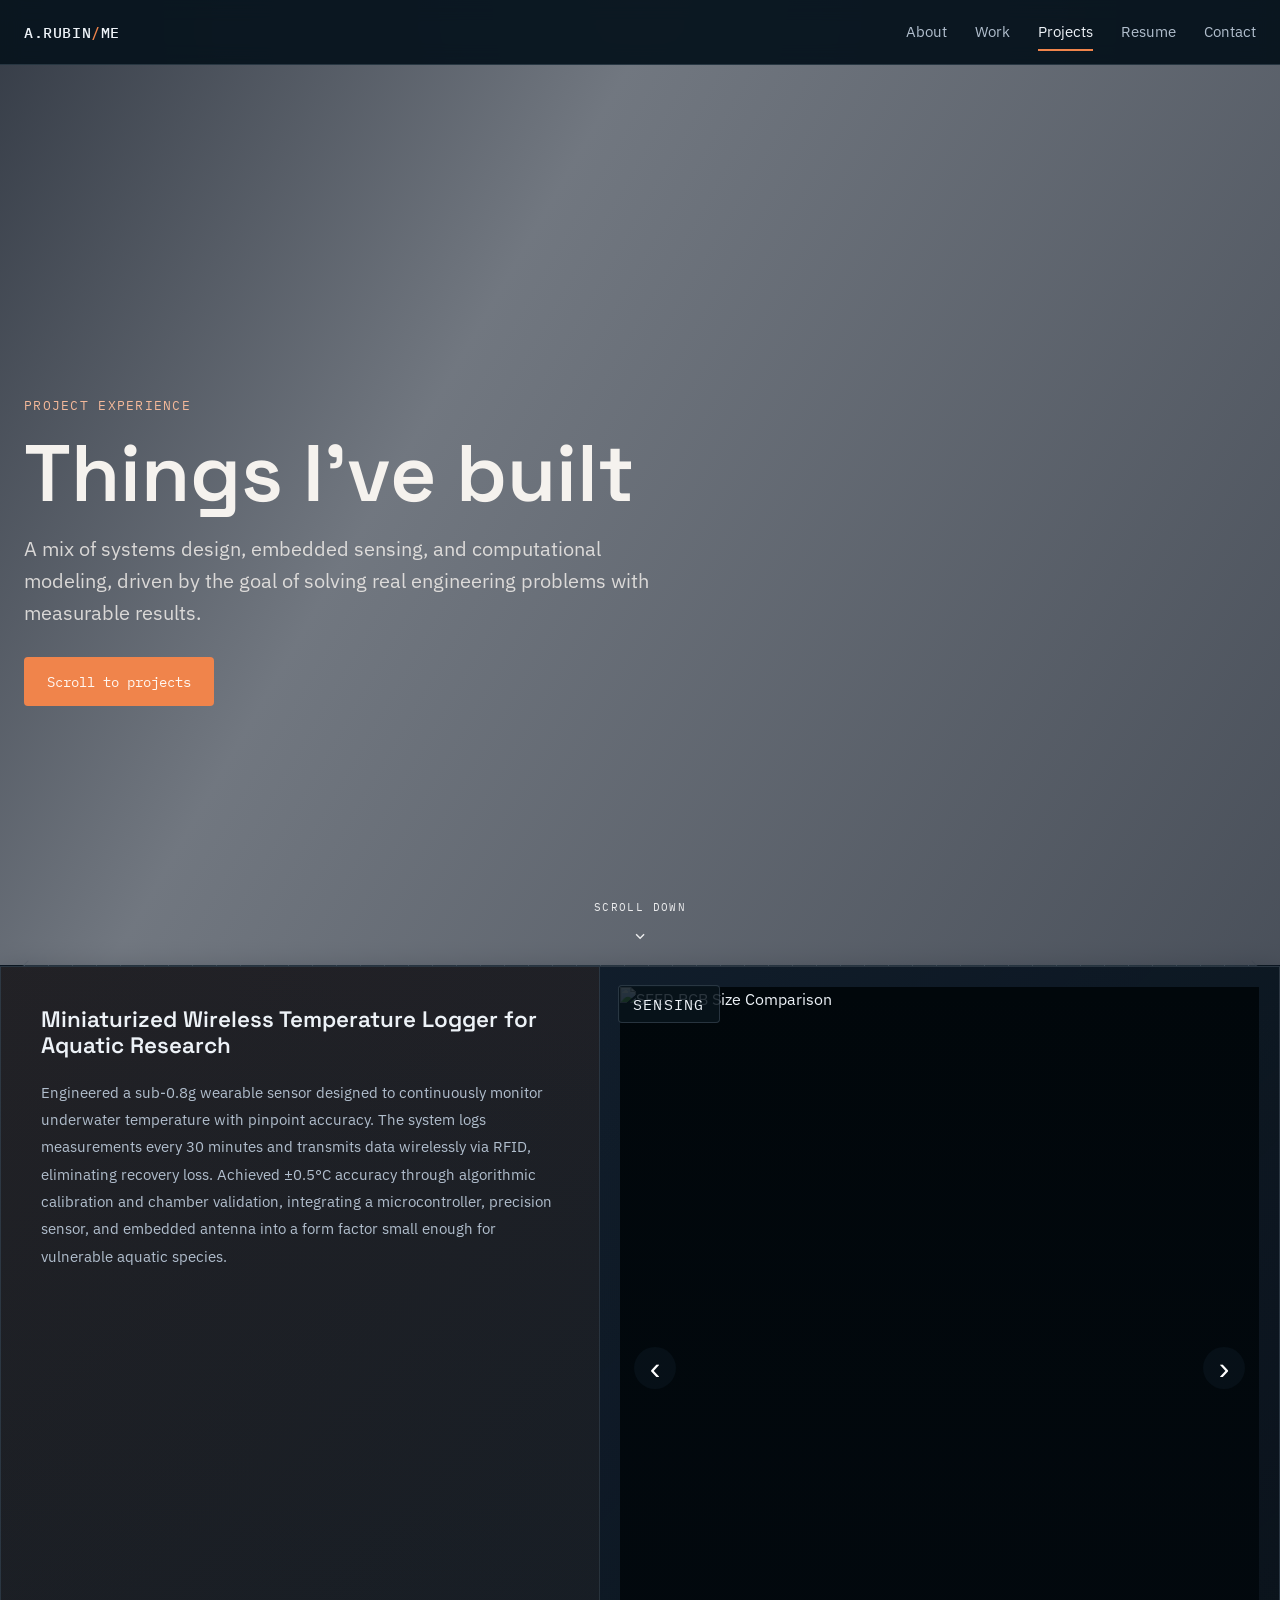
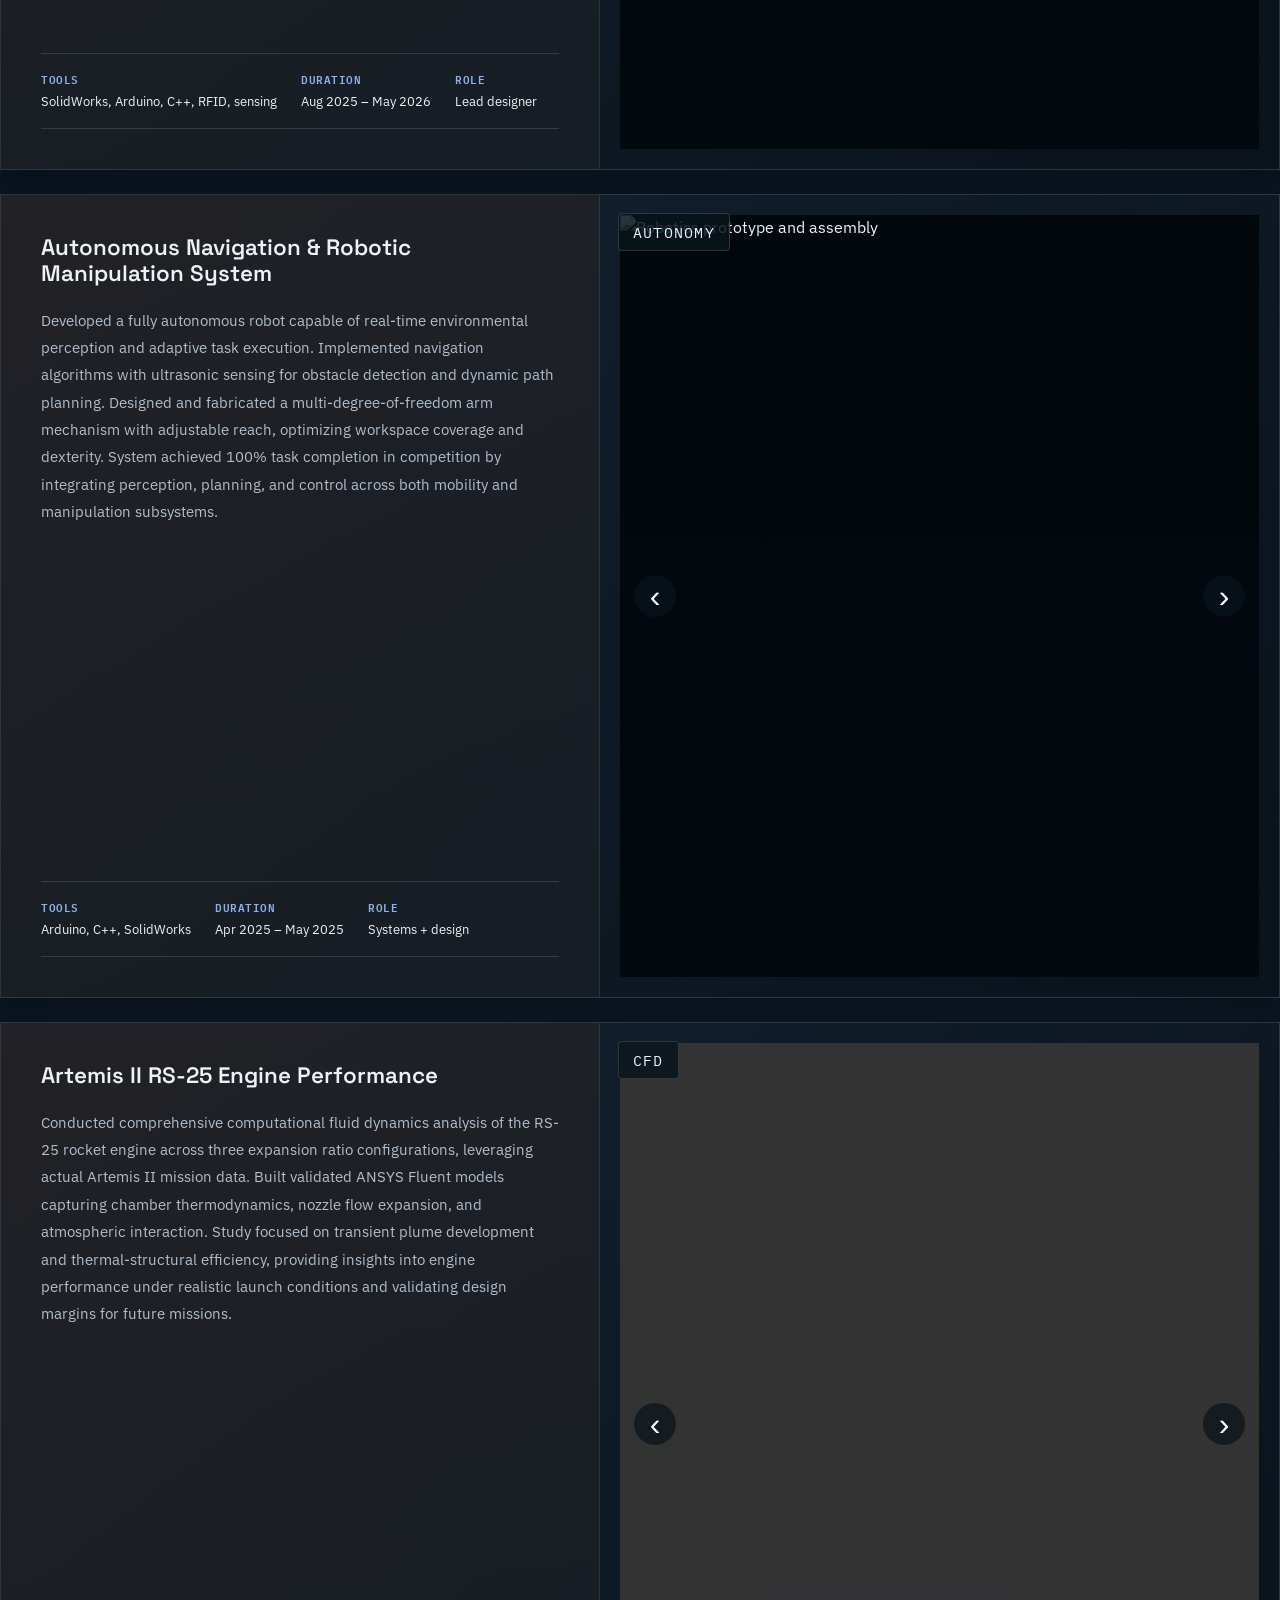
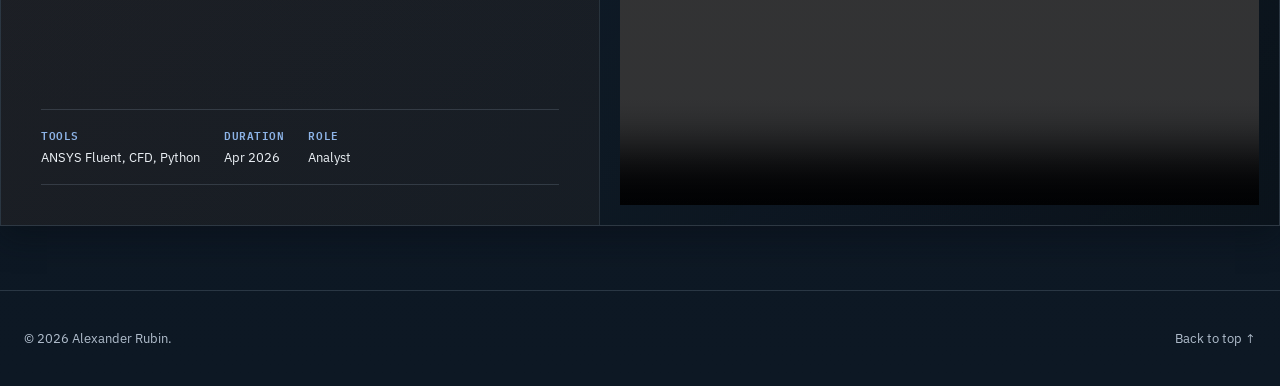
==== projects.html @ 4c8da2b8 "Update projects page" ====
<!DOCTYPE html>
<html lang="en">
<head>
  <meta charset="UTF-8" />
  <meta name="viewport" content="width=device-width, initial-scale=1.0" />
  <title>Projects — Alexander Rubin</title>
  <link rel="preconnect" href="https://fonts.googleapis.com">
  <link rel="preconnect" href="https://fonts.gstatic.com" crossorigin>
  <link href="https://fonts.googleapis.com/css2?family=Space+Grotesk:wght@500;600;700&family=IBM+Plex+Sans:wght@400;500;600&family=IBM+Plex+Mono:wght@400;500&display=swap" rel="stylesheet">
  <link rel="stylesheet" href="styles.css" />
</head>
<body data-page="projects">

  <header class="site-header">
    <div class="wrap header-inner">
      <a href="index.html" class="logo">A.RUBIN<span class="logo-dot">/</span>ME</a>
      <nav class="nav" id="nav">
        <a href="index.html">About</a>
        <a href="work.html">Work</a>
        <a href="projects.html" class="active">Projects</a>
        <a href="resume.html">Resume</a>
        <a href="contact.html">Contact</a>
      </nav>
      <button class="nav-toggle" id="navToggle" aria-label="Toggle menu" aria-expanded="false">
        <span></span><span></span><span></span>
      </button>
    </div>
  </header>

  <main>
    <section class="projects-hero" aria-label="Projects overview">
      <div class="projects-hero__slides" aria-hidden="true">
        <div class="projects-hero__slide is-active" style="background-image: url('https://images.unsplash.com/photo-1446776811953-b23d57bd21aa?auto=format&fit=crop&w=1600&q=80');"></div>
        <div class="projects-hero__slide" style="background-image: url('https://images.unsplash.com/photo-1473448912268-2022ce9509d8?auto=format&fit=crop&w=1600&q=80');"></div>
        <div class="projects-hero__slide" style="background-image: url('https://images.unsplash.com/photo-1518770660439-4636190af475?auto=format&fit=crop&w=1600&q=80');"></div>
      </div>
      <div class="projects-hero__overlay"></div>

      <div class="wrap projects-hero__content">
        <p class="page-eyebrow">PROJECT EXPERIENCE</p>
        <h1>Things I've built</h1>
        <p class="lead">A mix of systems design, embedded sensing, and computational modeling, driven by the goal of solving real engineering problems with measurable results.</p>
        <a href="#project-list" class="btn btn-primary">Scroll to projects</a>
      </div>

      <a href="#project-list" class="scroll-prompt" aria-label="Scroll to projects">
        <span>Scroll down</span>
        <svg viewBox="0 0 24 24" aria-hidden="true"><path d="M12 4v12.2l4.6-4.6L18 13l-6 6-6-6 1.4-1.4 4.6 4.6V4z"/></svg>
      </a>
    </section>

    <div class="dim-divider" aria-hidden="true"><span></span></div>

    <section id="project-list" class="section wrap">
      <div class="project-grid">

        <article class="project-card">
          <div class="project-body">
            <h3>Miniaturized Wireless Temperature Logger for Aquatic Research</h3>
            <p class="project-desc">
              Engineered a sub-0.8g wearable sensor designed to continuously monitor underwater temperature with pinpoint accuracy. The system logs measurements every 30 minutes and transmits data wirelessly via RFID, eliminating recovery loss. Achieved ±0.5°C accuracy through algorithmic calibration and chamber validation, integrating a microcontroller, precision sensor, and embedded antenna into a form factor small enough for vulnerable aquatic species.
            </p>
            <dl class="spec-row">
              <div><dt>Tools</dt><dd>SolidWorks, Arduino, C++, RFID, sensing</dd></div>
              <div><dt>Duration</dt><dd>Aug 2025 – May 2026</dd></div>
              <div><dt>Role</dt><dd>Lead designer</dd></div>
            </dl>
          </div>

          <div class="project-media" aria-label="Project media carousel">
            <div class="project-media-label">SENSING</div>
            <div class="project-media-carousel" data-carousel>
              <div class="media-slide is-active">
                <img src="SEED PCB Size Comparison.png" alt="SEED PCB Size Comparison" />
              </div>
              <div class="media-slide">
                <img src="SEED Wiring Diagram.png" alt="Wiring Diagram for the PCB" />
              </div>
              <div class="media-slide">
                <img src="SEED Wiring.png" alt="Protoboard Wiring for all components" />
              </div>
              <button class="media-nav media-prev" aria-label="Previous image">‹</button>
              <button class="media-nav media-next" aria-label="Next image">›</button>
            </div>
          </div>
        </article>

        <article class="project-card">
          <div class="project-body">
            <h3>Autonomous Navigation & Robotic Manipulation System</h3>
            <p class="project-desc">
              Developed a fully autonomous robot capable of real-time environmental perception and adaptive task execution. Implemented navigation algorithms with ultrasonic sensing for obstacle detection and dynamic path planning. Designed and fabricated a multi-degree-of-freedom arm mechanism with adjustable reach, optimizing workspace coverage and dexterity. System achieved 100% task completion in competition by integrating perception, planning, and control across both mobility and manipulation subsystems.
            </p>
            <dl class="spec-row">
              <div><dt>Tools</dt><dd>Arduino, C++, SolidWorks</dd></div>
              <div><dt>Duration</dt><dd>Apr 2025 – May 2025</dd></div>
              <div><dt>Role</dt><dd>Systems + design</dd></div>
            </dl>
          </div>

          <div class="project-media" aria-label="Project media carousel">
            <div class="project-media-label">AUTONOMY</div>
            <div class="project-media-carousel" data-carousel>
              <div class="media-slide is-active">
                <img src="https://images.unsplash.com/photo-1581092921461-eab62e97a780?auto=format&fit=crop&w=1200&q=80" alt="Robotics prototype and assembly" />
              </div>
              <div class="media-slide">
                <img src="https://images.unsplash.com/photo-1564865878688-9a244444042a?auto=format&fit=crop&w=1200&q=80" alt="Robot drivetrain and electronics" />
              </div>
              <div class="media-slide">
                <img src="https://images.unsplash.com/photo-1531746020798-e6953c6e8e04?auto=format&fit=crop&w=1200&q=80" alt="Robot manipulator in action" />
              </div>
              <button class="media-nav media-prev" aria-label="Previous image">‹</button>
              <button class="media-nav media-next" aria-label="Next image">›</button>
            </div>
          </div>
        </article>

        <article class="project-card">
          <div class="project-body">
            <h3>Artemis II RS-25 Engine Performance</h3>
            <p class="project-desc">
              Conducted comprehensive computational fluid dynamics analysis of the RS-25 rocket engine across three expansion ratio configurations, leveraging actual Artemis II mission data. Built validated ANSYS Fluent models capturing chamber thermodynamics, nozzle flow expansion, and atmospheric interaction. Study focused on transient plume development and thermal-structural efficiency, providing insights into engine performance under realistic launch conditions and validating design margins for future missions.
            </p>
            <dl class="spec-row">
              <div><dt>Tools</dt><dd>ANSYS Fluent, CFD, Python</dd></div>
              <div><dt>Duration</dt><dd>Apr 2026</dd></div>
              <div><dt>Role</dt><dd>Analyst</dd></div>
            </dl>
          </div>

          <div class="project-media" aria-label="Project media carousel">
            <div class="project-media-label">CFD</div>
            <div class="project-media-carousel" data-carousel>
              <div class="media-slide is-active">
                <video controls playsinline muted>
                  <source src="./assets/AR50Video.mp4" type="video/mp4" />
                </video>
              </div>
              <div class="media-slide">
                <video controls playsinline muted>
                  <source src="./assets/AR69Video.mp4" type="video/mp4" />
                </video>
              </div>
              <div class="media-slide">
                <video controls playsinline muted>
                  <source src="./assets/AR80Video.mp4" type="video/mp4" />
                </video>
              </div>
              <button class="media-nav media-prev" aria-label="Previous media">‹</button>
              <button class="media-nav media-next" aria-label="Next media">›</button>
            </div>
          </div>
        </article>

      </div>
    </section>

  </main>

  <footer class="site-footer">
    <div class="wrap footer-inner">
      <p>© <span id="year"></span> Alexander Rubin.</p>
      <a href="#top" class="back-to-top">Back to top ↑</a>
    </div>
  </footer>

  <script src="script.js"></script>
</body>
</html>
---- styles.css ----
/* =========================================================
   DESIGN TOKENS
   Change these variables to re-theme the whole site.
   ========================================================= */
:root {
  --color-bg: #09141d;
  --color-bg-alt: #101d2b;
  --color-surface: rgba(18, 28, 38, 0.92);
  --color-ink: #edf2f7;
  --color-ink-soft: #b1becd;
  --color-accent: #f0844b;
  --color-accent-blue: #8db4e8;
  --color-line: rgba(148, 163, 184, 0.22);

  --font-display: 'Space Grotesk', sans-serif;
  --font-body: 'IBM Plex Sans', sans-serif;
  --font-mono: 'IBM Plex Mono', monospace;

  --max-width: 1300px;
  --gutter: 24px;
  --radius: 4px;
}

* { box-sizing: border-box; }
html { scroll-behavior: smooth; }
@media (prefers-reduced-motion: reduce) {
  html { scroll-behavior: auto; }
  * { animation-duration: 0.01ms !important; transition-duration: 0.01ms !important; }
}

body {
  margin: 0;
  background: var(--color-bg);
  color: var(--color-ink);
  font-family: var(--font-body);
  font-size: 16px;
  line-height: 1.6;
  -webkit-font-smoothing: antialiased;
}

body[data-page="projects"] {
  --color-bg: #09141d;
  --color-bg-alt: #101d2b;
  --color-surface: rgba(18, 28, 38, 0.92);
  --color-ink: #edf2f7;
  --color-ink-soft: #b1becd;
  --color-accent: #f0844b;
  --color-accent-blue: #8db4e8;
  --color-line: rgba(148, 163, 184, 0.22);
  background:
    radial-gradient(circle at top, rgba(32, 53, 73, 0.7), transparent 35%),
    linear-gradient(180deg, #09141d 0%, #0d1824 100%);
  color: var(--color-ink);
}

img { max-width: 100%; display: block; }
a { color: inherit; }

.wrap {
  max-width: var(--max-width);
  margin: 0 auto;
  padding: 0 var(--gutter);
}

h1, h2, h3 {
  font-family: var(--font-display);
  font-weight: 600;
  line-height: 1.15;
  margin: 0;
}

a:focus-visible, button:focus-visible {
  outline: 2px solid var(--color-accent);
  outline-offset: 3px;
}

/* =========================================================
   HEADER / NAV
   ========================================================= */
.site-header {
  position: sticky;
  top: 0;
  z-index: 50;
  background: rgba(9, 20, 29, 0.8);
  backdrop-filter: blur(10px);
  border-bottom: 1px solid var(--color-line);
}
.header-inner { display: flex; align-items: center; justify-content: space-between; height: 64px; }
.logo {
  font-family: var(--font-mono);
  font-weight: 500;
  font-size: 0.95rem;
  letter-spacing: 0.04em;
  text-decoration: none;
  color: var(--color-ink);
}
.logo-dot { color: var(--color-accent); }
.nav { display: flex; align-items: center; gap: 28px; }
.nav a {
  text-decoration: none;
  font-size: 0.92rem;
  color: var(--color-ink-soft);
  transition: color 0.15s ease;
  position: relative;
  padding: 4px 0;
}
.nav a:hover { color: var(--color-ink); }
.nav a.active { color: var(--color-ink); }
.nav a.active::after {
  content: '';
  position: absolute;
  left: 0; right: 0; bottom: -3px;
  height: 2px;
  background: var(--color-accent);
}
.nav-resume {
  font-family: var(--font-mono);
  border: 1px solid var(--color-ink);
  padding: 6px 12px;
  border-radius: var(--radius);
  color: var(--color-ink) !important;
}
.nav-resume:hover { background: var(--color-ink); color: var(--color-bg) !important; }
.nav-toggle {
  display: none;
  flex-direction: column;
  gap: 5px;
  background: none;
  border: none;
  cursor: pointer;
  padding: 8px;
}
.nav-toggle span { width: 22px; height: 2px; background: var(--color-ink); display: block; }

/* =========================================================
   VIDEO HERO (index page)
   ========================================================= */
.hero-video-section {
  position: relative;
  min-height: 88vh;
  display: flex;
  flex-direction: column;
  justify-content: center;
  overflow: hidden;
  /* Fallback look shown until/unless a real video is added */
  background: linear-gradient(160deg, var(--color-ink) 0%, #2b3f66 55%, var(--color-accent-blue) 130%);
}
.hero-video-bg {
  position: absolute;
  inset: 0;
  width: 100%;
  height: 100%;
  object-fit: cover;
  z-index: 0;
}
.hero-video-overlay {
  position: absolute;
  inset: 0;
  background: linear-gradient(180deg, rgba(27,42,74,0.55) 0%, rgba(27,42,74,0.75) 100%);
  z-index: 1;
}
.hero-video-content {
  position: relative;
  z-index: 2;
  color: #F3F2ED;
  text-align: left;
  padding: 40px 24px;
}
.hero-eyebrow {
  font-family: var(--font-mono);
  font-size: 0.85rem;
  letter-spacing: 0.12em;
  color: #FFA98A;
  margin: 0 0 14px;
}
.hero-video-content h1 {
  font-size: clamp(2.8rem, 7vw, 5rem);
  margin-bottom: 10px;
}
.hero-subtitle {
  font-family: var(--font-mono);
  font-size: 1rem;
  color: #D7DBE6;
  margin: 0 0 28px;
}
.hero-video-content .hero-tagline {
  font-size: 1.1rem;
  color: #E7E9EF;
  max-width: 52ch;
  margin: 0 0 32px;
}
.hero-actions { display: flex; gap: 14px; flex-wrap: wrap; }

.btn {
  display: inline-block;
  font-family: var(--font-mono);
  font-size: 0.9rem;
  padding: 12px 22px;
  border-radius: var(--radius);
  text-decoration: none;
  border: 1px solid transparent;
  transition: transform 0.15s ease, background 0.15s ease, color 0.15s ease;
}
.btn:hover { transform: translateY(-1px); }
.btn-primary { background: var(--color-accent); color: #FFF7F2; }
.btn-primary:hover { background: #d4551f; }
.btn-outline { border-color: #F3F2ED; color: #F3F2ED; }
.btn-outline:hover { background: #F3F2ED; color: var(--color-ink); }
.btn-outline-dark { border-color: var(--color-ink); color: var(--color-ink); }
.btn-outline-dark:hover { background: var(--color-ink); color: var(--color-bg); }

.scroll-cue {
  position: absolute;
  bottom: 24px;
  left: 50%;
  transform: translateX(-50%);
  z-index: 2;
  color: #E7E9EF;
  font-family: var(--font-mono);
  font-size: 0.78rem;
  letter-spacing: 0.1em;
  display: flex;
  flex-direction: column;
  align-items: center;
  gap: 6px;
  opacity: 0.85;
  animation: bob 2.2s ease-in-out infinite;
}
.scroll-cue svg { width: 14px; height: 14px; }
@keyframes bob {
  0%, 100% { transform: translate(-50%, 0); }
  50% { transform: translate(-50%, 6px); }
}

/* =========================================================
   PAGE HEADER (for non-video pages: work/projects/resume/contact)
   ========================================================= */
.page-header {
  padding: 64px 24px 32px;
}
.page-eyebrow {
  font-family: var(--font-mono);
  font-size: 0.8rem;
  letter-spacing: 0.1em;
  color: var(--color-ink-soft);
  margin: 0 0 10px;
}
body[data-page="resume"] .page-eyebrow {
  color: var(--color-ink-soft);
}
body[data-page="resume"] .btn-primary {
  background: var(--color-accent);
  color: #fff7f2;
}
body[data-page="resume"] .btn-primary:hover {
  background: #d4551f;
}
.page-header h1 { font-size: clamp(2rem, 4vw, 2.8rem); margin-bottom: 12px; }
.page-header .lead { color: var(--color-ink-soft); font-size: 1.05rem; max-width: 60ch; margin: 0; }

.projects-hero {
  position: relative;
  min-height: 100vh;
  height: 100vh;
  display: flex;
  align-items: center;
  justify-content: center;
  overflow: hidden;
  background: var(--color-ink);
  scroll-snap-align: start;
  scroll-snap-stop: always;
}
.projects-hero__slides,
.projects-hero__overlay {
  position: absolute;
  inset: 0;
}
.projects-hero__slides {
  z-index: 0;
}
.projects-hero__slide {
  position: absolute;
  inset: 0;
  background-size: cover;
  background-position: center;
  opacity: 0;
  transition: opacity 1.2s ease-in-out;
  transform: scale(1.08);
}
.projects-hero__slide.is-active {
  opacity: 1;
}
.projects-hero__overlay {
  z-index: 1;
  background: linear-gradient(120deg, rgba(11, 18, 30, 0.8) 0%, rgba(11, 18, 30, 0.55) 35%, rgba(11, 18, 30, 0.72) 100%);
}
.projects-hero__content {
  position: relative;
  z-index: 2;
  width: 100%;
  color: #f5f2ee;
  padding-top: 72px;
}
.projects-hero__content h1 {
  font-size: clamp(2.8rem, 7vw, 5rem);
  margin-bottom: 14px;
  max-width: 700px;
}
.projects-hero__content .lead {
  color: rgba(245, 242, 238, 0.82);
  font-size: clamp(1.02rem, 1.7vw, 1.25rem);
  max-width: 650px;
  margin: 0 0 28px;
}
.projects-hero .page-eyebrow {
  color: #f4b99a;
}
.scroll-prompt {
  position: absolute;
  bottom: 22px;
  left: 50%;
  transform: translateX(-50%);
  z-index: 3;
  display: inline-flex;
  flex-direction: column;
  align-items: center;
  gap: 8px;
  color: rgba(255, 255, 255, 0.88);
  text-decoration: none;
  font-family: var(--font-mono);
  letter-spacing: 0.12em;
  text-transform: uppercase;
  font-size: 0.7rem;
  animation: bob 2.1s ease-in-out infinite;
}
.scroll-prompt svg {
  width: 18px;
  height: 18px;
  fill: currentColor;
}
@keyframes bob {
  0%, 100% { transform: translateX(-50%) translateY(0); }
  50% { transform: translateX(-50%) translateY(8px); }
}

/* =========================================================
   DIMENSION-LINE DIVIDER
   ========================================================= */
.dim-divider { max-width: var(--max-width); margin: 0 auto; padding: 0 var(--gutter); }
.dim-divider span {
  display: block;
  position: relative;
  height: 1px;
  background:
    repeating-linear-gradient(to right, var(--color-line) 0, var(--color-line) 1px, transparent 1px, transparent 24px);
  background-color: var(--color-line);
  background-size: 100% 1px, 24px 100%;
}
.dim-divider span::before, .dim-divider span::after {
  content: '';
  position: absolute;
  top: -3px;
  width: 7px;
  height: 7px;
  border-left: 1px solid var(--color-line);
  border-bottom: 1px solid var(--color-line);
}
.dim-divider span::before { left: 0; transform: rotate(45deg); }
.dim-divider span::after { right: 0; transform: rotate(-135deg); }

/* =========================================================
   SECTIONS (shared)
   ========================================================= */
.section { padding: 56px 24px; }
.section:has(.project-grid) { padding: 0; }
.section-title {
  font-size: 1.6rem;
  margin-bottom: 28px;
  display: flex;
  align-items: baseline;
  gap: 12px;
}
.section-num {
  font-family: var(--font-mono);
  font-size: 0.9rem;
  font-weight: 400;
  color: var(--color-accent-blue);
}

/* =========================================================
   ABOUT (index page, below hero)
   ========================================================= */
.about-intro { font-size: 1.1rem; color: var(--color-ink-soft); max-width: 70ch; margin: 0 0 40px; }
.about-intro strong { color: var(--color-ink); }

.duo-grid { display: grid; grid-template-columns: 1fr 1fr; gap: 32px; }
.duo-card {
  background: var(--color-surface);
  border: 1px solid var(--color-line);
  border-radius: var(--radius);
  padding: 24px;
}
.duo-card h3 {
  font-family: var(--font-mono);
  font-size: 0.85rem;
  letter-spacing: 0.08em;
  text-transform: uppercase;
  margin-bottom: 16px;
}
.duo-card.strengths h3 { color: var(--color-accent-blue); }
.duo-card.weaknesses h3 { color: var(--color-accent); }
.duo-card ul { margin: 0; padding-left: 20px; color: var(--color-ink-soft); }
.duo-card li { margin-bottom: 10px; }

/* =========================================================
   PROJECTS
   ========================================================= */
body[data-page="projects"] .site-header {
  background: rgba(9, 20, 29, 0.8);
  border-bottom-color: rgba(148, 163, 184, 0.22);
  backdrop-filter: blur(10px);
}
body[data-page="projects"] .logo,
body[data-page="projects"] .nav a,
body[data-page="projects"] .nav a.active,
body[data-page="projects"] .nav a:hover,
body[data-page="projects"] .page-header .lead,
body[data-page="projects"] .project-desc,
body[data-page="projects"] .project-media-label,
body[data-page="projects"] .spec-row dd,
body[data-page="projects"] .video-title,
body[data-page="projects"] .video-section-header h2 {
  color: var(--color-ink);
}
body[data-page="projects"] .nav a {
  color: var(--color-ink-soft);
}
body[data-page="projects"] .nav a.active::after {
  background: var(--color-accent);
}
body[data-page="projects"] .page-eyebrow {
  color: #f4b99a;
}
body[data-page="projects"] .project-grid { 
  display: grid; 
  grid-template-columns: 1fr; 
  gap: 24px;
  scroll-behavior: smooth;
  padding-bottom: 24px;
  max-width: 100%;
  width: 100%;
  margin: 0;
}
body[data-page="projects"] html {
  scroll-snap-type: y mandatory;
  scroll-padding-top: 72px;
}
body[data-page="projects"] .section.wrap {
  max-width: 100%;
  width: 100%;
  margin: 0;
  padding: 0;
}
body[data-page="projects"] .project-card {
  background: linear-gradient(180deg, rgba(17, 25, 35, 0.96), rgba(13, 23, 33, 0.96));
  border: 1px solid var(--color-line);
  border-radius: 0;
  overflow: hidden;
  display: flex;
  flex-direction: row;
  align-items: stretch;
  height: calc(100vh - 96px);
  min-height: calc(100vh - 96px);
  scroll-snap-align: start;
  scroll-snap-stop: always;
  scroll-margin-top: 72px;
  opacity: 0;
  transform: translateY(40px);
  transition: opacity 0.8s cubic-bezier(0.4, 0, 0.2, 1), transform 0.8s cubic-bezier(0.4, 0, 0.2, 1);
  position: relative;
  box-shadow: 0 12px 30px rgba(7, 13, 20, 0.45);
}
body[data-page="projects"] .project-card.is-visible {
  opacity: 1;
  transform: translateY(0);
}
body[data-page="projects"] .project-card::before {
  content: '';
  position: absolute;
  top: 0;
  left: 0;
  right: 0;
  bottom: 0;
  background: linear-gradient(135deg, rgba(240, 132, 75, 0.08) 0%, rgba(255, 255, 255, 0.02) 100%);
  pointer-events: none;
  opacity: 0;
  transition: opacity 0.8s ease;
}
body[data-page="projects"] .project-card.is-visible::before {
  opacity: 1;
}
body[data-page="projects"] .project-card:hover { 
  box-shadow: 0 12px 30px rgba(7, 13, 20, 0.58);
  transform: translateY(0);
}
body[data-page="projects"] .project-media {
  background: linear-gradient(135deg, rgba(16, 29, 43, 0.98), rgba(8, 16, 23, 0.9));
  border-left: 1px solid var(--color-line);
}
body[data-page="projects"] .project-media-label {
  background: rgba(9, 20, 29, 0.85);
  color: var(--color-ink);
  border-color: rgba(148, 163, 184, 0.24);
}
body[data-page="projects"] .project-body {
  background: transparent;
}
body[data-page="projects"] .project-desc {
  color: var(--color-ink-soft);
}
body[data-page="projects"] .spec-row {
  border-top-color: var(--color-line);
  border-bottom-color: var(--color-line);
}
body[data-page="projects"] .spec-row dt {
  color: var(--color-accent-blue);
}
body[data-page="projects"] .video-carousel {
  background: #050b12;
  border: 1px solid rgba(148, 163, 184, 0.18);
  box-shadow: 0 12px 30px rgba(7, 13, 20, 0.48);
}
body[data-page="projects"] .video-title {
  color: var(--color-ink);
}
body[data-page="projects"] .video-section-header .project-media-label {
  background: rgba(9, 20, 29, 0.85);
  color: var(--color-ink);
}
body[data-page="projects"] .videos-section-fullscreen {
  background: linear-gradient(180deg, rgba(240, 132, 75, 0.05), rgba(9, 20, 29, 0.9));
  border: 1px solid var(--color-line);
  box-shadow: 0 12px 30px rgba(7, 13, 20, 0.45);
}
@keyframes slideUp {
  from {
    opacity: 0;
    transform: translateY(40px);
  }
  to {
    opacity: 1;
    transform: translateY(0);
  }
}
.project-media {
  width: min(68%, 680px);
  min-width: min(68%, 680px);
  background: repeating-linear-gradient(45deg, var(--color-bg-alt), var(--color-bg-alt) 8px, var(--color-bg) 8px, var(--color-bg) 16px);
  border-left: 1px solid var(--color-line);
  border-bottom: none;
  display: flex;
  align-items: center;
  justify-content: center;
  position: relative;
  overflow: hidden;
  padding: 20px;
}
.project-media::after {
  content: '';
  position: absolute;
  top: 0;
  left: 0;
  right: 0;
  bottom: 0;
  background: linear-gradient(180deg, rgba(27, 42, 74, 0) 0%, rgba(27, 42, 74, 0.05) 100%);
  pointer-events: none;
}
.project-media-label {
  position: absolute;
  top: 18px;
  left: 18px;
  z-index: 3;
  font-family: var(--font-mono);
  font-size: 0.95rem;
  letter-spacing: 0.08em;
  color: var(--color-ink-soft);
  background: var(--color-surface);
  padding: 6px 14px;
  border: 1px solid var(--color-line);
  border-radius: var(--radius);
  text-transform: uppercase;
}
.project-media-carousel {
  position: relative;
  width: 100%;
  height: 100%;
  min-height: 100%;
  background: #01070b;
}
.media-slide {
  position: absolute;
  inset: 0;
  display: none;
  background: #01070b;
}
.media-slide.is-active {
  display: block;
}
.media-slide img,
.media-slide video {
  width: 100%;
  height: 100%;
  object-fit: contain;
  display: block;
  background: #01070b;
}
.media-nav {
  position: absolute;
  top: 50%;
  transform: translateY(-50%);
  z-index: 4;
  width: 42px;
  height: 42px;
  border: none;
  border-radius: 50%;
  background: rgba(9, 20, 29, 0.72);
  color: white;
  font-size: 2rem;
  line-height: 1;
  cursor: pointer;
  transition: background 0.2s ease, transform 0.2s ease;
}
.media-nav:hover {
  background: rgba(240, 132, 75, 0.9);
}
.media-prev { left: 14px; }
.media-next { right: 14px; }
.project-body { 
  padding: 40px; 
  display: flex; 
  flex-direction: column; 
  gap: 20px; 
  flex: 1;
  min-width: 0;
  justify-content: center;
  overflow-y: auto;
  position: relative;
  z-index: 1;
}
.project-body h3 { 
  font-size: 1.4rem;
  opacity: 0;
  transform: translateY(20px);
  transition: opacity 0.8s cubic-bezier(0.4, 0, 0.2, 1) 0.2s, transform 0.8s cubic-bezier(0.4, 0, 0.2, 1) 0.2s;
}
.project-card.is-visible .project-body h3 {
  opacity: 1;
  transform: translateY(0);
}
.project-desc { 
  color: var(--color-ink-soft); 
  font-size: 0.95rem; 
  margin: 0; 
  flex: 1; 
  line-height: 1.8; 
  max-width: 70ch;
  opacity: 0;
  transform: translateY(20px);
  transition: opacity 0.8s cubic-bezier(0.4, 0, 0.2, 1) 0.3s, transform 0.8s cubic-bezier(0.4, 0, 0.2, 1) 0.3s;
}
.project-card.is-visible .project-desc {
  opacity: 1;
  transform: translateY(0);
}
.spec-row {
  display: flex; gap: 24px; margin: 0; padding: 16px 0;
  border-top: 1px solid var(--color-line); border-bottom: 1px solid var(--color-line);
  font-size: 0.8rem; flex-wrap: wrap;
  opacity: 0;
  transform: translateY(20px);
  transition: opacity 0.8s cubic-bezier(0.4, 0, 0.2, 1) 0.4s, transform 0.8s cubic-bezier(0.4, 0, 0.2, 1) 0.4s;
}
.project-card.is-visible .spec-row {
  opacity: 1;
  transform: translateY(0);
}
.spec-row dt { font-family: var(--font-mono); color: var(--color-accent-blue); text-transform: uppercase; letter-spacing: 0.05em; font-size: 0.7rem; margin: 0; font-weight: 600; }
.spec-row dd { margin: 4px 0 0; color: var(--color-ink); }
.project-links { display: flex; gap: 16px; }
.project-links a { font-size: 0.85rem; text-decoration: none; color: var(--color-accent); font-weight: 500; }
.project-links a:hover { text-decoration: underline; }

/* =========================================================
   VIDEOS SECTION WITH CAROUSEL
   ========================================================= */
.videos-section-fullscreen {
  position: relative;
  padding: 56px 24px;
  min-height: calc(100vh - 96px);
  height: calc(100vh - 96px);
  display: flex;
  flex-direction: column;
  justify-content: center;
  scroll-snap-align: start;
  scroll-snap-stop: always;
  scroll-margin-top: 72px;
  background: linear-gradient(180deg, rgba(232, 98, 44, 0.04), rgba(255, 255, 255, 0.2));
  border: 1px solid var(--color-line);
  box-shadow: 0 12px 30px rgba(27, 42, 74, 0.05);
  opacity: 0;
  transform: translateY(40px);
  transition: opacity 0.8s cubic-bezier(0.4, 0, 0.2, 1), transform 0.8s cubic-bezier(0.4, 0, 0.2, 1);
}
.videos-section-fullscreen.is-visible {
  opacity: 1;
  transform: translateY(0);
}
.video-carousel-container {
  width: 100%;
  max-width: 100%;
  opacity: 0;
  transform: translateY(20px);
  transition: opacity 0.8s cubic-bezier(0.4, 0, 0.2, 1) 0.2s, transform 0.8s cubic-bezier(0.4, 0, 0.2, 1) 0.2s;
}
.videos-section-fullscreen.is-visible .video-carousel-container {
  opacity: 1;
  transform: translateY(0);
}
.video-section-header {
  display: flex;
  align-items: center;
  gap: 12px;
  margin-bottom: 18px;
}
.video-section-header .project-media-label {
  background: rgba(255, 255, 255, 0.7);
  box-shadow: 0 1px 0 rgba(27, 42, 74, 0.06);
}
.video-section-header h2 {
  font-size: clamp(1.25rem, 2vw, 1.8rem);
  margin: 0;
}
.video-title {
  font-family: var(--font-display);
  font-size: 1.3rem;
  font-weight: 600;
  margin-bottom: 20px;
  color: var(--color-ink);
  text-align: center;
  height: 32px;
  transition: opacity 0.3s ease;
}
.video-carousel {
  position: relative;
  width: 100%;
  height: 600px;
  max-height: 80vh;
  background: #000;
  border-radius: var(--radius);
  overflow: hidden;
  box-shadow: 0 4px 16px rgba(27, 42, 74, 0.12);
}
.carousel-video-wrapper {
  position: absolute;
  top: 0;
  left: 0;
  width: 100%;
  height: 100%;
  display: flex;
  align-items: center;
  justify-content: center;
}
.carousel-video-wrapper video {
  width: 100%;
  height: 100%;
  object-fit: contain;
  background: #000;
}
.carousel-btn {
  position: absolute;
  top: 50%;
  transform: translateY(-50%);
  background: rgba(232, 98, 44, 0.85);
  color: white;
  border: none;
  width: 48px;
  height: 48px;
  border-radius: var(--radius);
  cursor: pointer;
  font-size: 1.5rem;
  display: flex;
  align-items: center;
  justify-content: center;
  transition: background 0.2s ease, transform 0.15s ease;
  z-index: 10;
  font-weight: bold;
}
.carousel-btn:hover {
  background: rgba(232, 98, 44, 1);
  transform: translateY(-50%) scale(1.08);
}
.carousel-btn:active {
  transform: translateY(-50%) scale(0.95);
}
.carousel-prev {
  left: 16px;
}
.carousel-next {
  right: 16px;
}
.carousel-indicator {
  position: absolute;
  bottom: 16px;
  left: 50%;
  transform: translateX(-50%);
  display: flex;
  gap: 10px;
  z-index: 10;
}
.indicator-dot {
  width: 10px;
  height: 10px;
  border-radius: 50%;
  background: rgba(255, 255, 255, 0.5);
  cursor: pointer;
  transition: background 0.2s ease, transform 0.2s ease;
}
.indicator-dot:hover {
  background: rgba(255, 255, 255, 0.75);
}
.indicator-dot.active {
  background: rgba(255, 255, 255, 1);
  transform: scale(1.3);
}

/* =========================================================
   WORK / TIMELINE
   ========================================================= */
.timeline { list-style: none; margin: 0; padding: 0; border-left: 2px solid var(--color-line); }
.timeline-item { position: relative; padding: 4px 0 32px 28px; }
.timeline-item::before {
  content: ''; position: absolute; left: -6px; top: 8px;
  width: 10px; height: 10px; background: var(--color-accent); border-radius: 50%;
  border: 2px solid var(--color-bg);
}
.timeline-date { font-family: var(--font-mono); font-size: 0.78rem; color: var(--color-accent-blue); margin-bottom: 6px; }
.timeline-content h3 { font-size: 1.02rem; margin-bottom: 6px; }
.timeline-content p { margin: 0; color: var(--color-ink-soft); font-size: 0.92rem; max-width: 65ch; }

/* =========================================================
   RESUME PAGE
   ========================================================= */
.resume-panel {
  background: var(--color-surface);
  border: 1px solid var(--color-line);
  border-radius: var(--radius);
  padding: 32px;
  display: flex;
  flex-direction: column;
  gap: 20px;
  align-items: flex-start;
  max-width: 640px;
}
.resume-preview-shell {
  margin-top: 32px;
  border: 1px solid var(--color-line);
  border-radius: var(--radius);
  background: var(--color-surface);
  overflow: hidden;
}
.resume-viewer {
  width: 100%;
  min-height: 700px;
  display: flex;
  align-items: flex-start;
  justify-content: center;
  background: linear-gradient(180deg, #f5f5f2, #eeefe9);
  padding: 18px;
}
#resumeCanvas {
  max-width: 100%;
  height: auto;
  box-shadow: 0 10px 30px rgba(27,42,74,0.08);
  background: white;
}
.resume-fallback {
  padding: 18px 20px;
  color: var(--color-ink-soft);
  font-size: 0.92rem;
  background: #f8f8f5;
}

/* =========================================================
   CONTACT
   ========================================================= */
.contact-grid { display: grid; grid-template-columns: 1fr 1fr; gap: 40px; align-items: start; }
.contact-lead { font-size: 1.05rem; color: var(--color-ink-soft); margin: 0; max-width: 42ch; }
.contact-links { display: flex; flex-direction: column; gap: 16px; }
.contact-link {
  display: flex; align-items: center; gap: 12px; text-decoration: none;
  font-size: 0.95rem; color: var(--color-ink); padding: 12px 16px;
  border: 1px solid var(--color-line); border-radius: var(--radius);
  transition: border-color 0.15s ease, background 0.15s ease;
}
.contact-link svg { width: 18px; height: 18px; flex-shrink: 0; color: var(--color-accent-blue); }
.contact-link:hover { border-color: var(--color-accent); background: var(--color-surface); }

/* =========================================================
   FOOTER
   ========================================================= */
.site-footer { border-top: 1px solid var(--color-line); margin-top: 40px; }
.footer-inner { display: flex; justify-content: space-between; align-items: center; padding: 24px; font-size: 0.82rem; color: var(--color-ink-soft); }
.back-to-top { text-decoration: none; color: var(--color-ink-soft); }
.back-to-top:hover { color: var(--color-ink); }

/* =========================================================
   SCROLL REVEAL
   ========================================================= */
.section, .page-header { opacity: 0; transform: translateY(12px); transition: opacity 0.5s ease, transform 0.5s ease; }
.section.is-visible, .page-header.is-visible { opacity: 1; transform: translateY(0); }

/* =========================================================
   RESPONSIVE
   ========================================================= */
@media (max-width: 900px) {
  .duo-grid { grid-template-columns: 1fr; }
  .contact-grid { grid-template-columns: 1fr; }
  .project-card { flex-direction: column; }
  .project-media {
    width: 100%;
    min-width: 100%;
    aspect-ratio: 16/10;
    border-right: none;
    border-bottom: 1px solid var(--color-line);
  }
}
@media (max-width: 640px) {
  .nav {
    position: absolute; top: 64px; left: 0; right: 0;
    background: var(--color-bg); border-bottom: 1px solid var(--color-line);
    flex-direction: column; align-items: flex-start; padding: 16px 24px 24px; gap: 16px;
    display: none;
  }
  .nav.is-open { display: flex; }
  .nav-toggle { display: flex; }
  .hero-video-section { min-height: 80vh; }
}
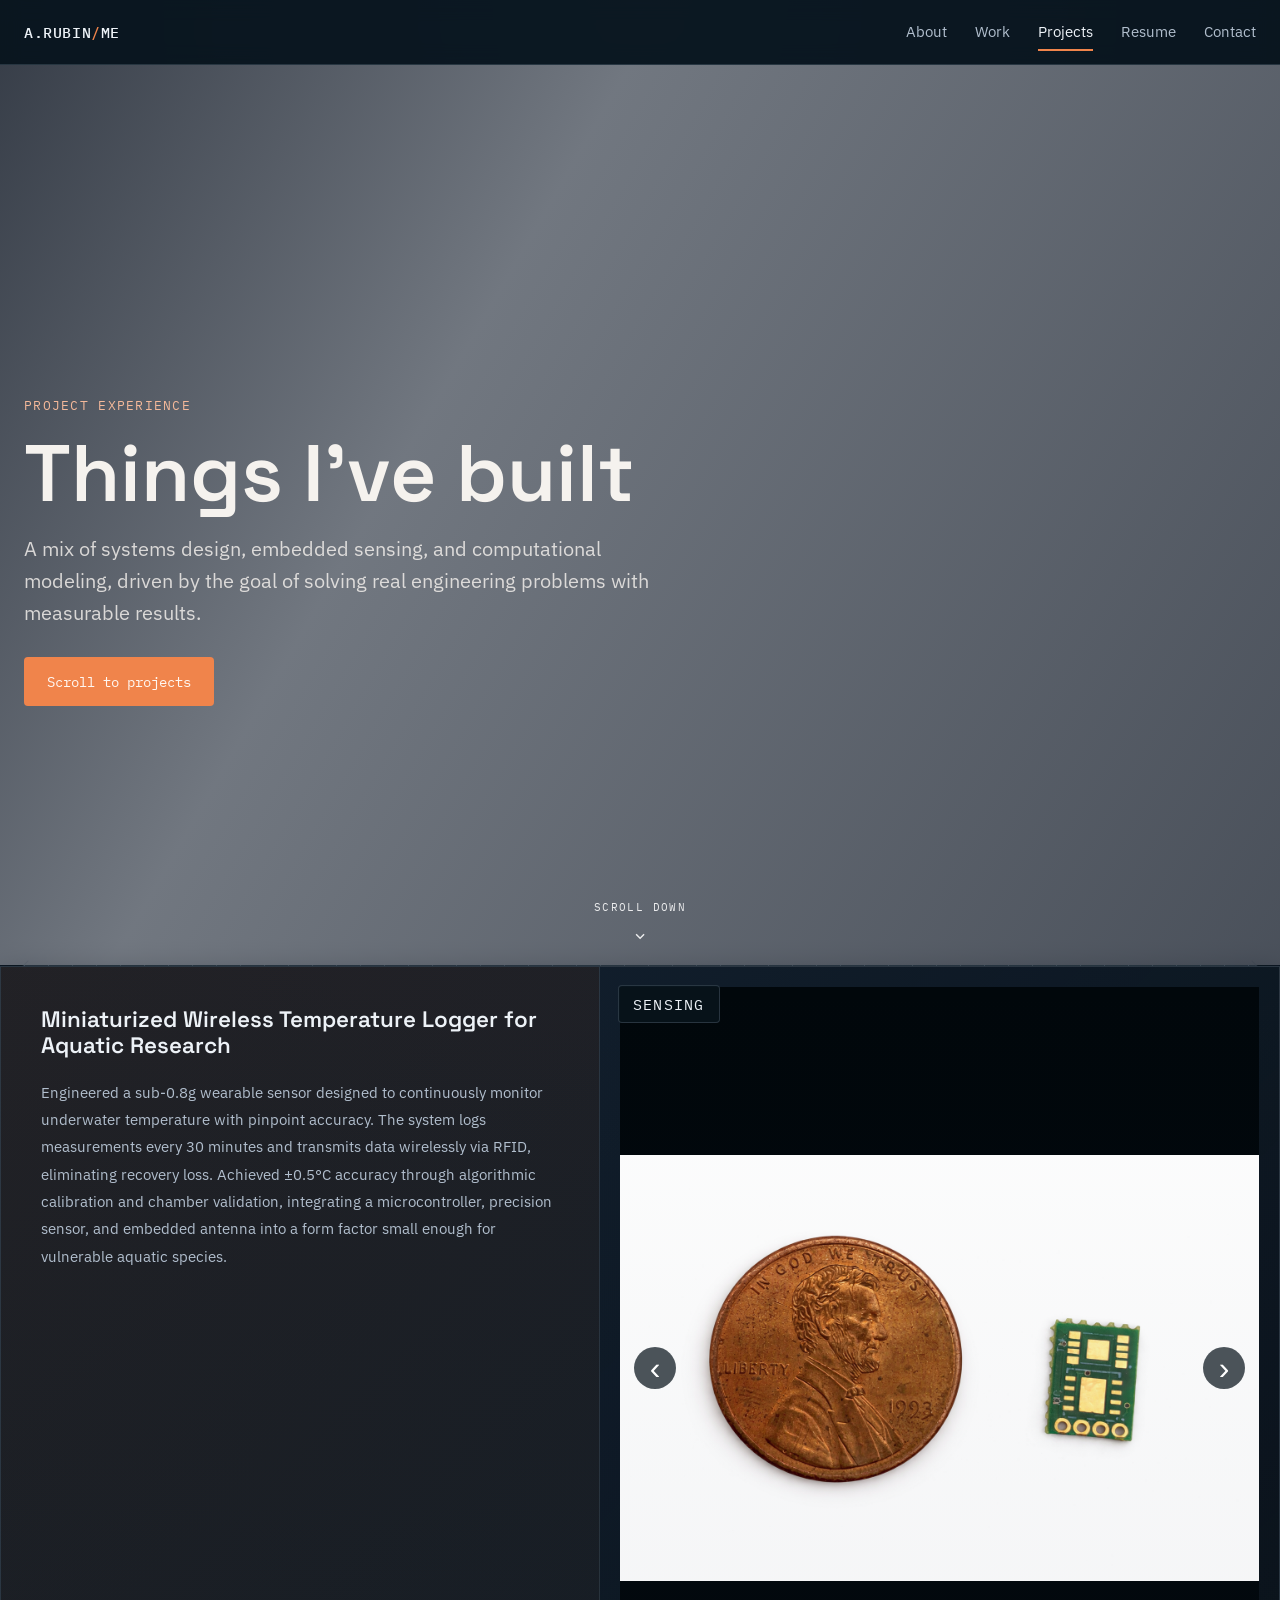
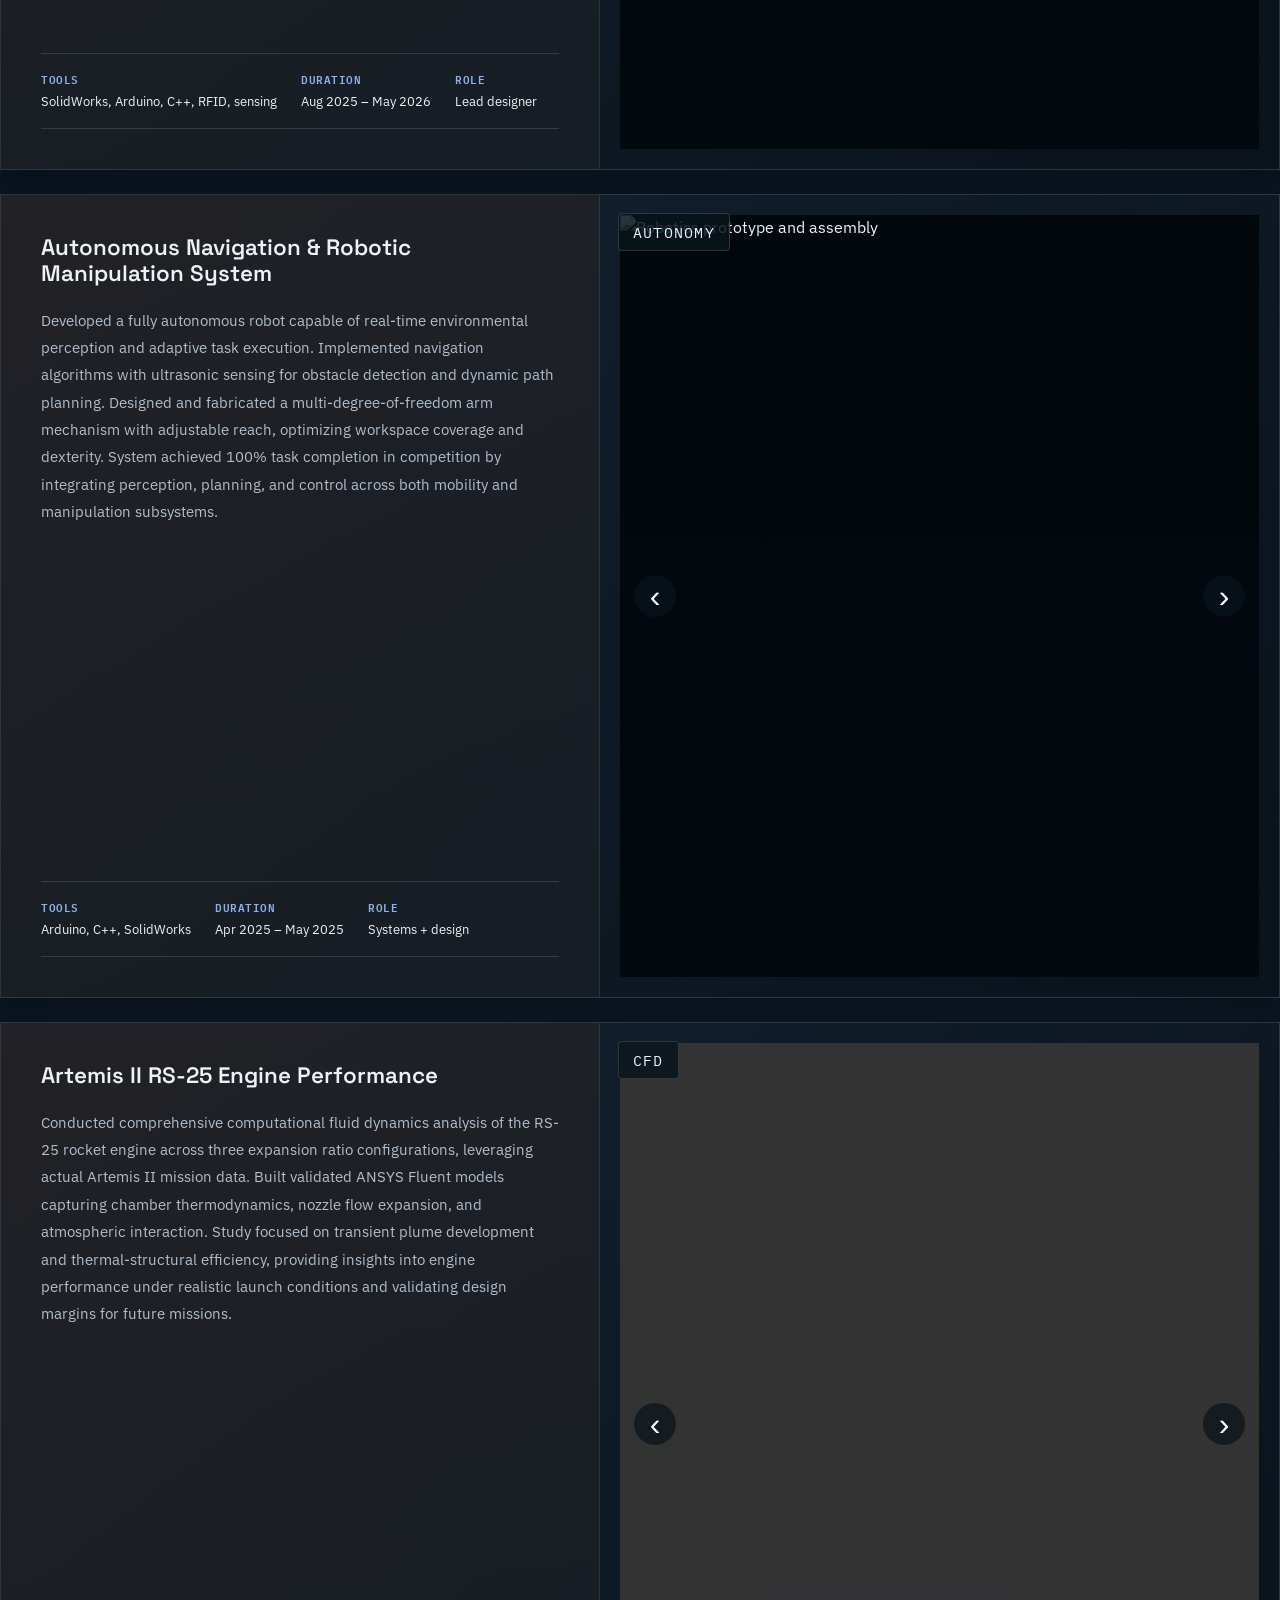
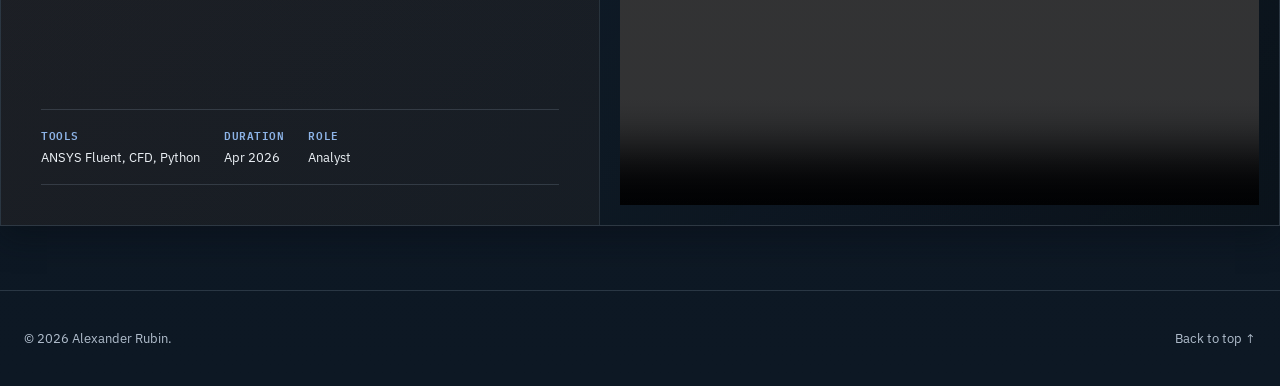
==== commit 7cc12ce9: "Update projects page" ====
--- a/projects.html
+++ b/projects.html
@@ -71,13 +71,13 @@
             <div class="project-media-label">SENSING</div>
             <div class="project-media-carousel" data-carousel>
               <div class="media-slide is-active">
-                <img src="SEED PCB Size Comparison.png" alt="SEED PCB Size Comparison" />
+                <img src="assets/SEED PCB Size Comp.png" alt="SEED PCB Size Comparison" />
               </div>
               <div class="media-slide">
-                <img src="SEED Wiring Diagram.png" alt="Wiring Diagram for the PCB" />
+                <img src="assets/SEED Wiring Diagram.png" alt="Wiring Diagram for the PCB" />
               </div>
               <div class="media-slide">
-                <img src="SEED Wiring.png" alt="Protoboard Wiring for all components" />
+                <img src="assets/SEED Wiring.png" alt="Protoboard Wiring for all components" />
               </div>
               <button class="media-nav media-prev" aria-label="Previous image">‹</button>
               <button class="media-nav media-next" aria-label="Next image">›</button>
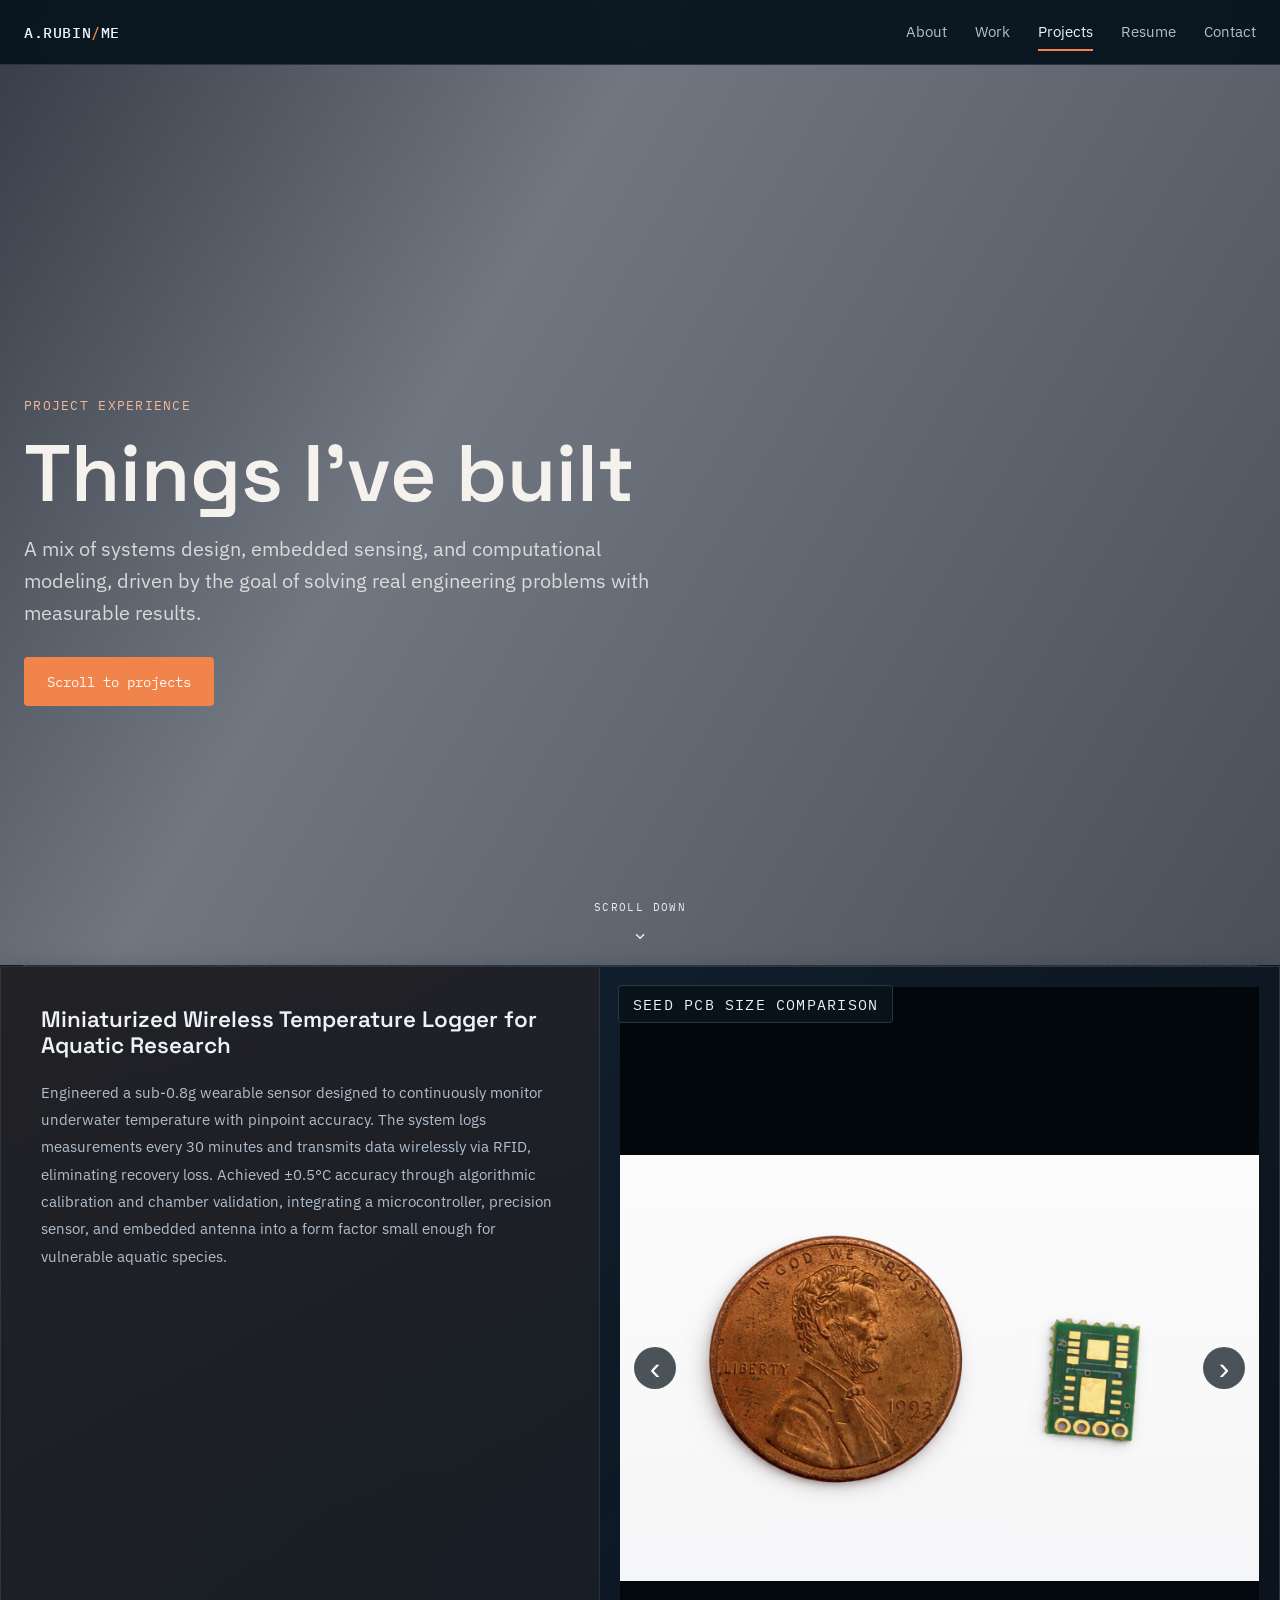
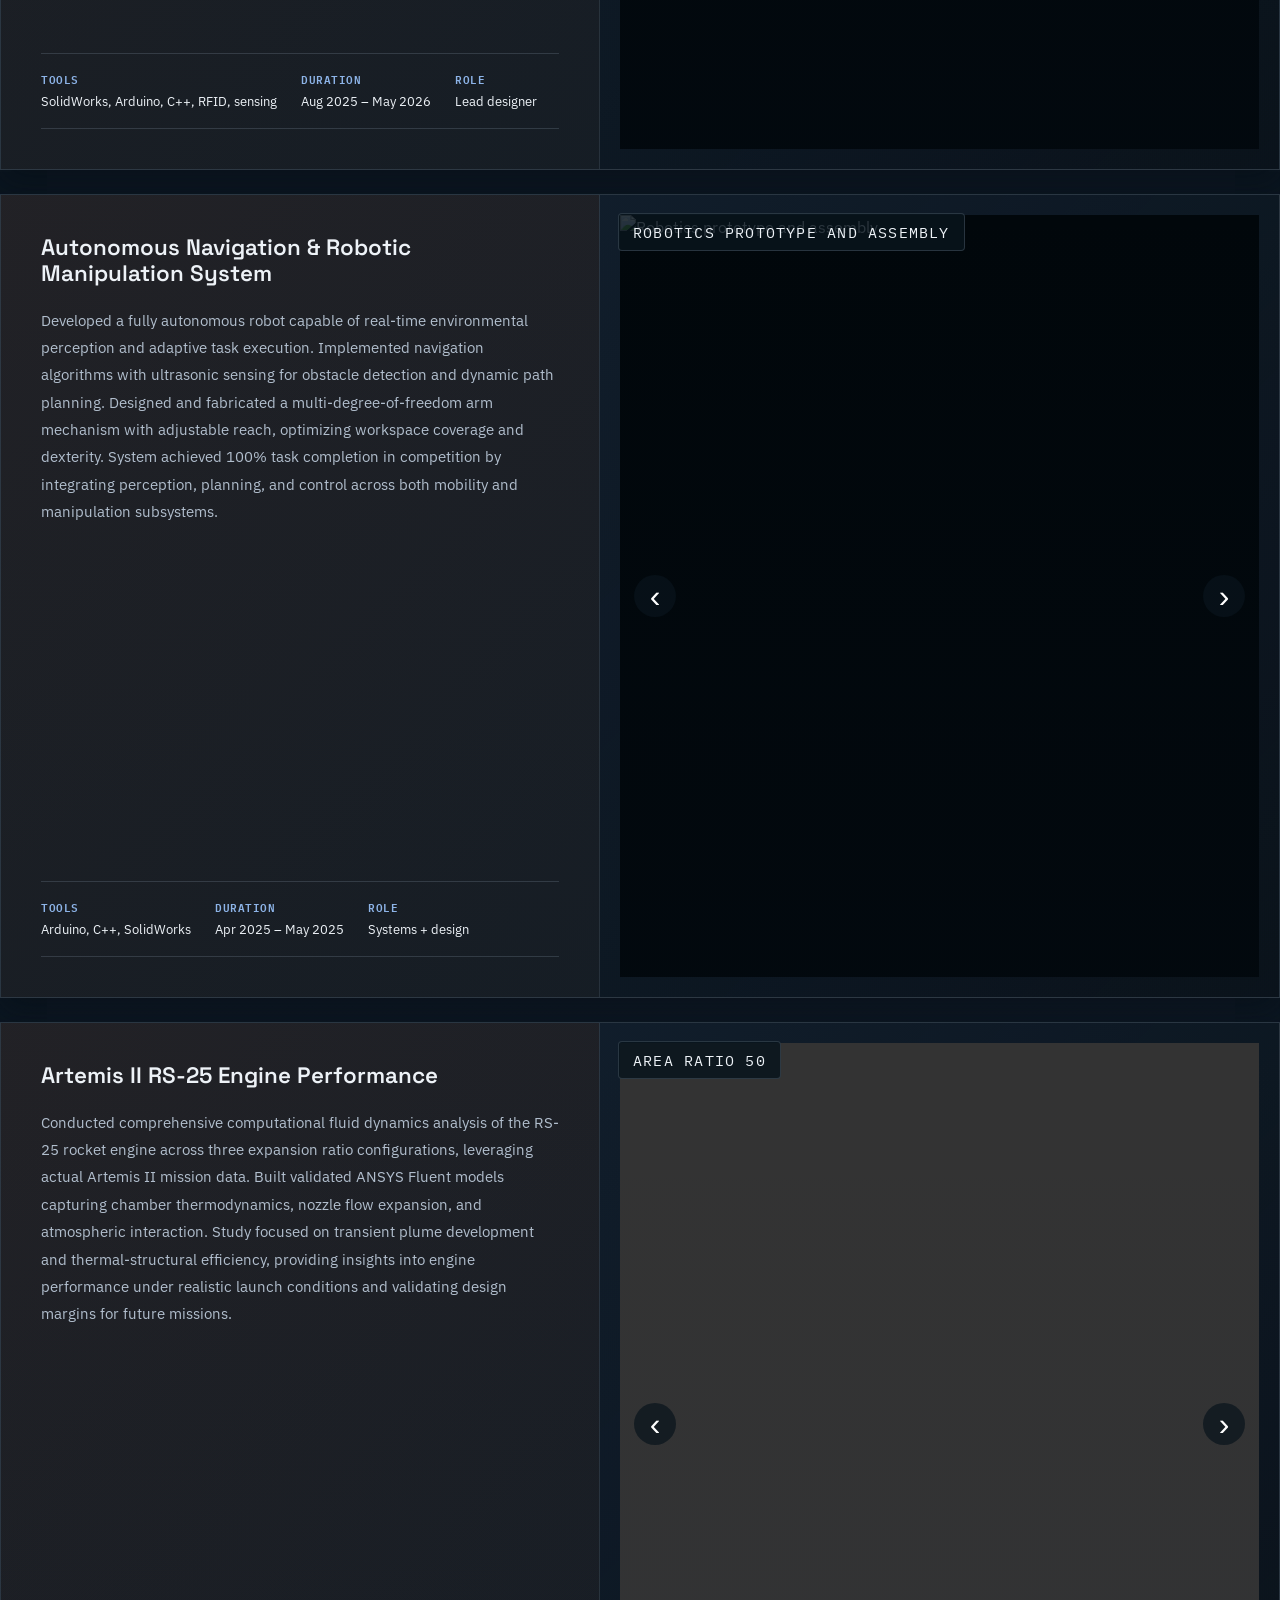
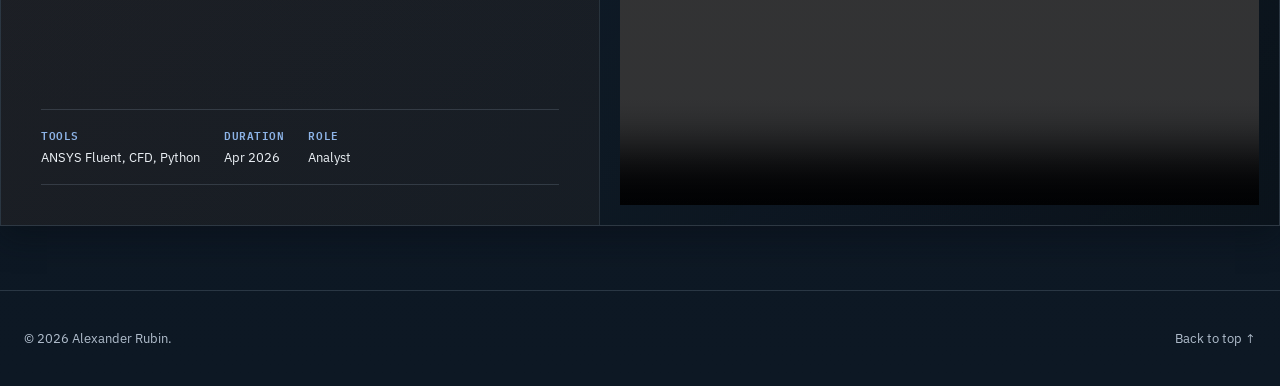
==== commit a03e9460: "Add dynamic labels to project carousels" ====
--- a/projects.html
+++ b/projects.html
@@ -101,13 +101,13 @@
           <div class="project-media" aria-label="Project media carousel">
             <div class="project-media-label">AUTONOMY</div>
             <div class="project-media-carousel" data-carousel>
-              <div class="media-slide is-active">
+              <div class="media-slide is-active" data-label="Robotics prototype and assembly">
                 <img src="https://images.unsplash.com/photo-1581092921461-eab62e97a780?auto=format&fit=crop&w=1200&q=80" alt="Robotics prototype and assembly" />
               </div>
-              <div class="media-slide">
+              <div class="media-slide" data-label="Robot drivetrain and electronics">
                 <img src="https://images.unsplash.com/photo-1564865878688-9a244444042a?auto=format&fit=crop&w=1200&q=80" alt="Robot drivetrain and electronics" />
               </div>
-              <div class="media-slide">
+              <div class="media-slide" data-label="Robot manipulator in action">
                 <img src="https://images.unsplash.com/photo-1531746020798-e6953c6e8e04?auto=format&fit=crop&w=1200&q=80" alt="Robot manipulator in action" />
               </div>
               <button class="media-nav media-prev" aria-label="Previous image">‹</button>
@@ -132,17 +132,17 @@
           <div class="project-media" aria-label="Project media carousel">
             <div class="project-media-label">CFD</div>
             <div class="project-media-carousel" data-carousel>
-              <div class="media-slide is-active">
+              <div class="media-slide is-active" data-label="Area Ratio 50">
                 <video controls playsinline muted>
                   <source src="./assets/AR50Video.mp4" type="video/mp4" />
                 </video>
               </div>
-              <div class="media-slide">
+              <div class="media-slide" data-label="Area Ratio 69">
                 <video controls playsinline muted>
                   <source src="./assets/AR69Video.mp4" type="video/mp4" />
                 </video>
               </div>
-              <div class="media-slide">
+              <div class="media-slide" data-label="Area Ratio 80">
                 <video controls playsinline muted>
                   <source src="./assets/AR80Video.mp4" type="video/mp4" />
                 </video>
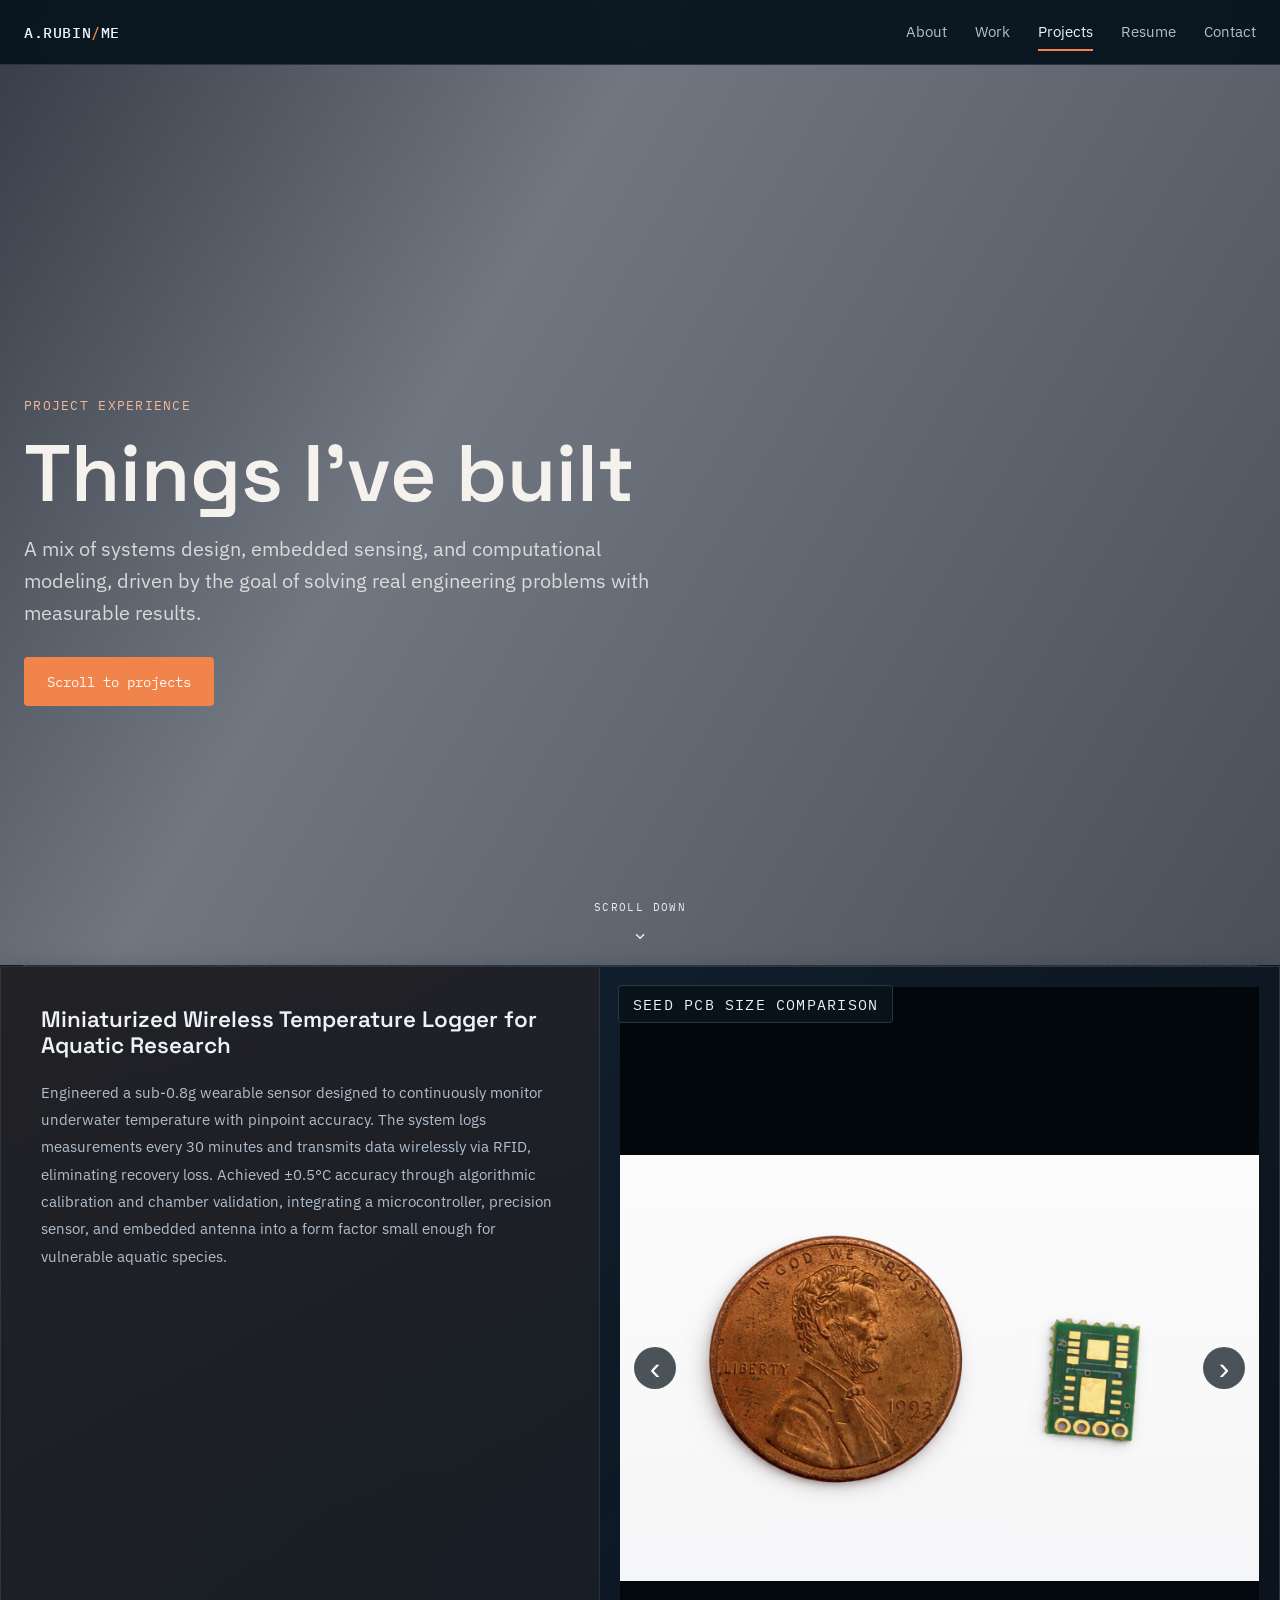
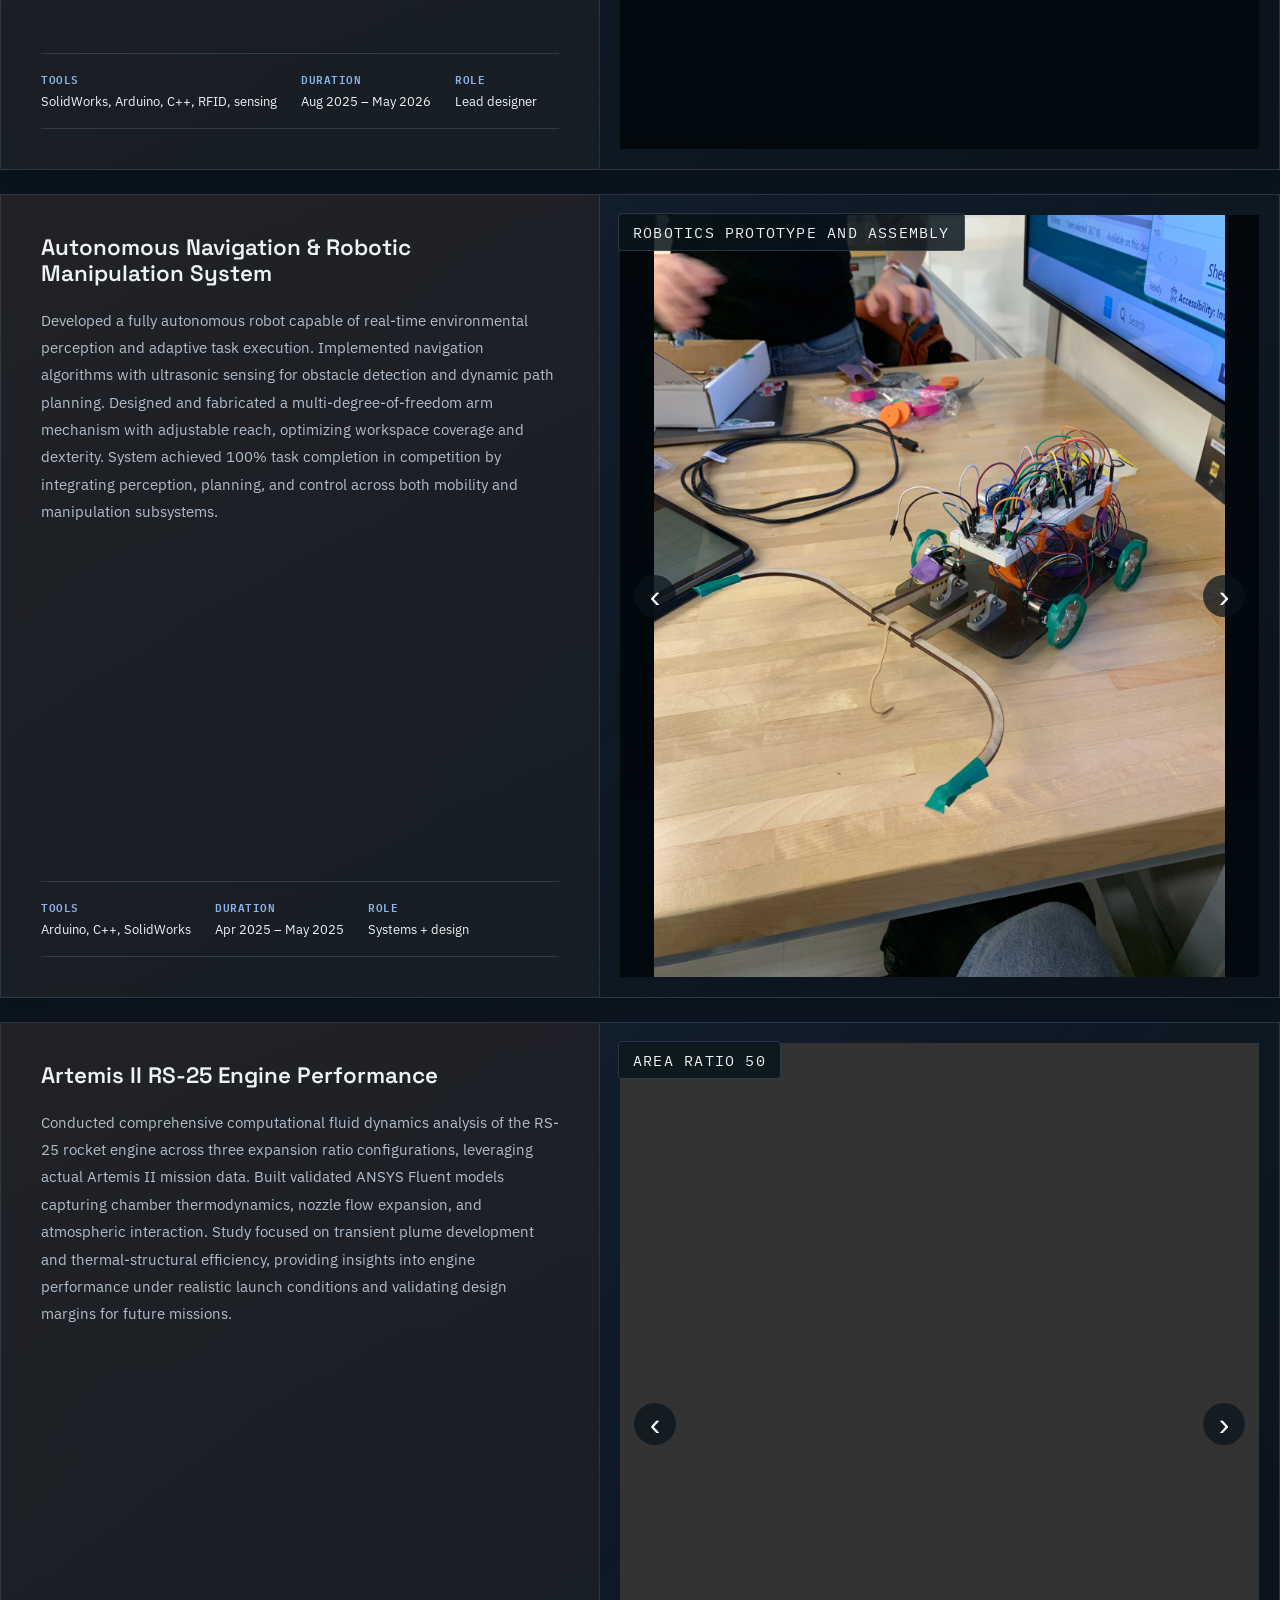
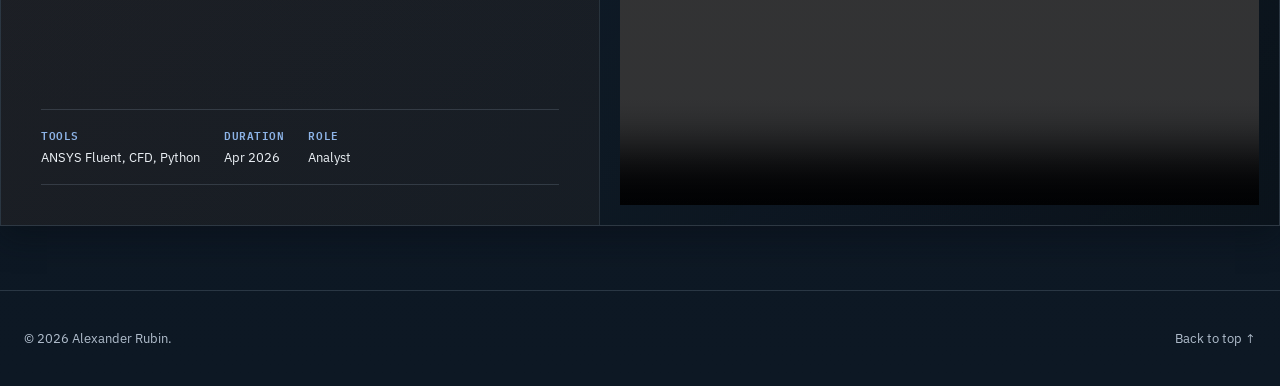
==== commit 69d11e5b: "Update projects page" ====
--- a/projects.html
+++ b/projects.html
@@ -102,7 +102,7 @@
             <div class="project-media-label">AUTONOMY</div>
             <div class="project-media-carousel" data-carousel>
               <div class="media-slide is-active" data-label="Robotics prototype and assembly">
-                <img src="https://images.unsplash.com/photo-1581092921461-eab62e97a780?auto=format&fit=crop&w=1200&q=80" alt="Robotics prototype and assembly" />
+                <img src="assets/Autonomous Robot.jpeg" alt="Autonomous Robot Final Design" />
               </div>
               <div class="media-slide" data-label="Robot drivetrain and electronics">
                 <img src="https://images.unsplash.com/photo-1564865878688-9a244444042a?auto=format&fit=crop&w=1200&q=80" alt="Robot drivetrain and electronics" />
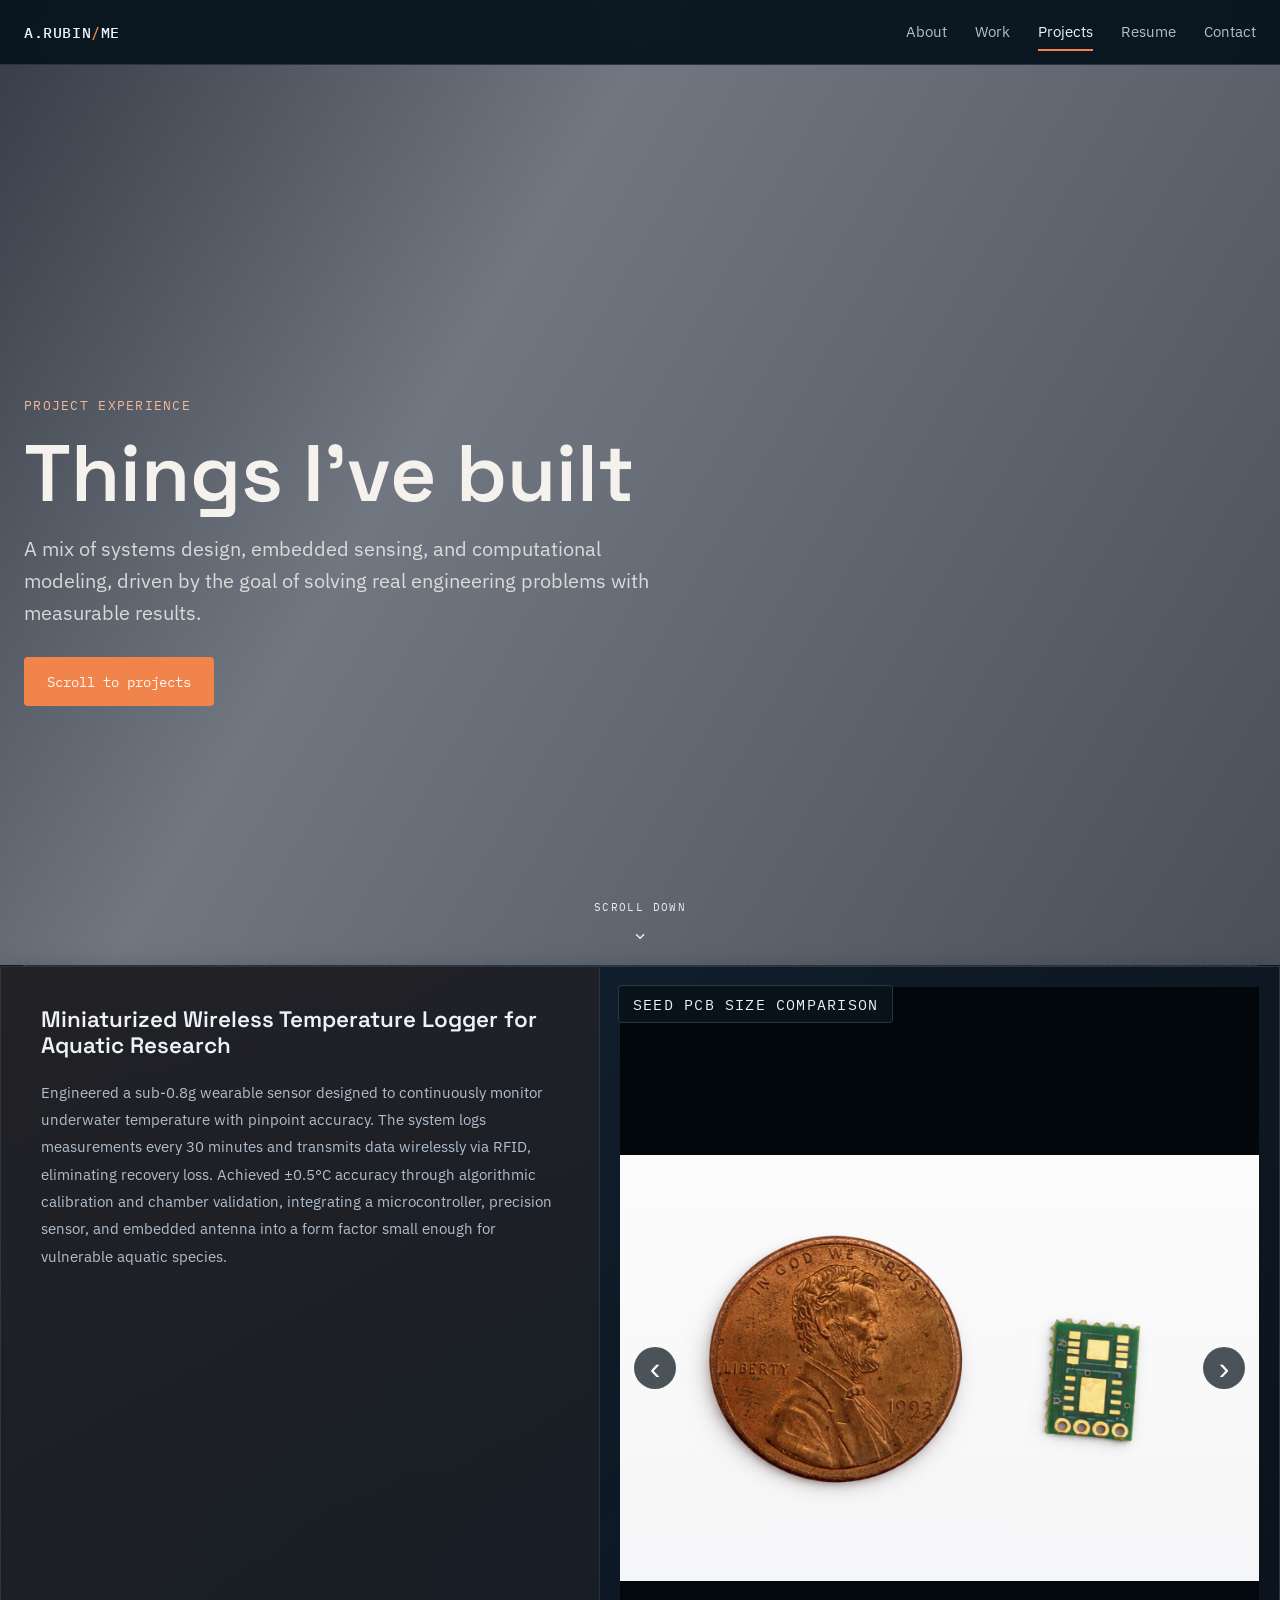
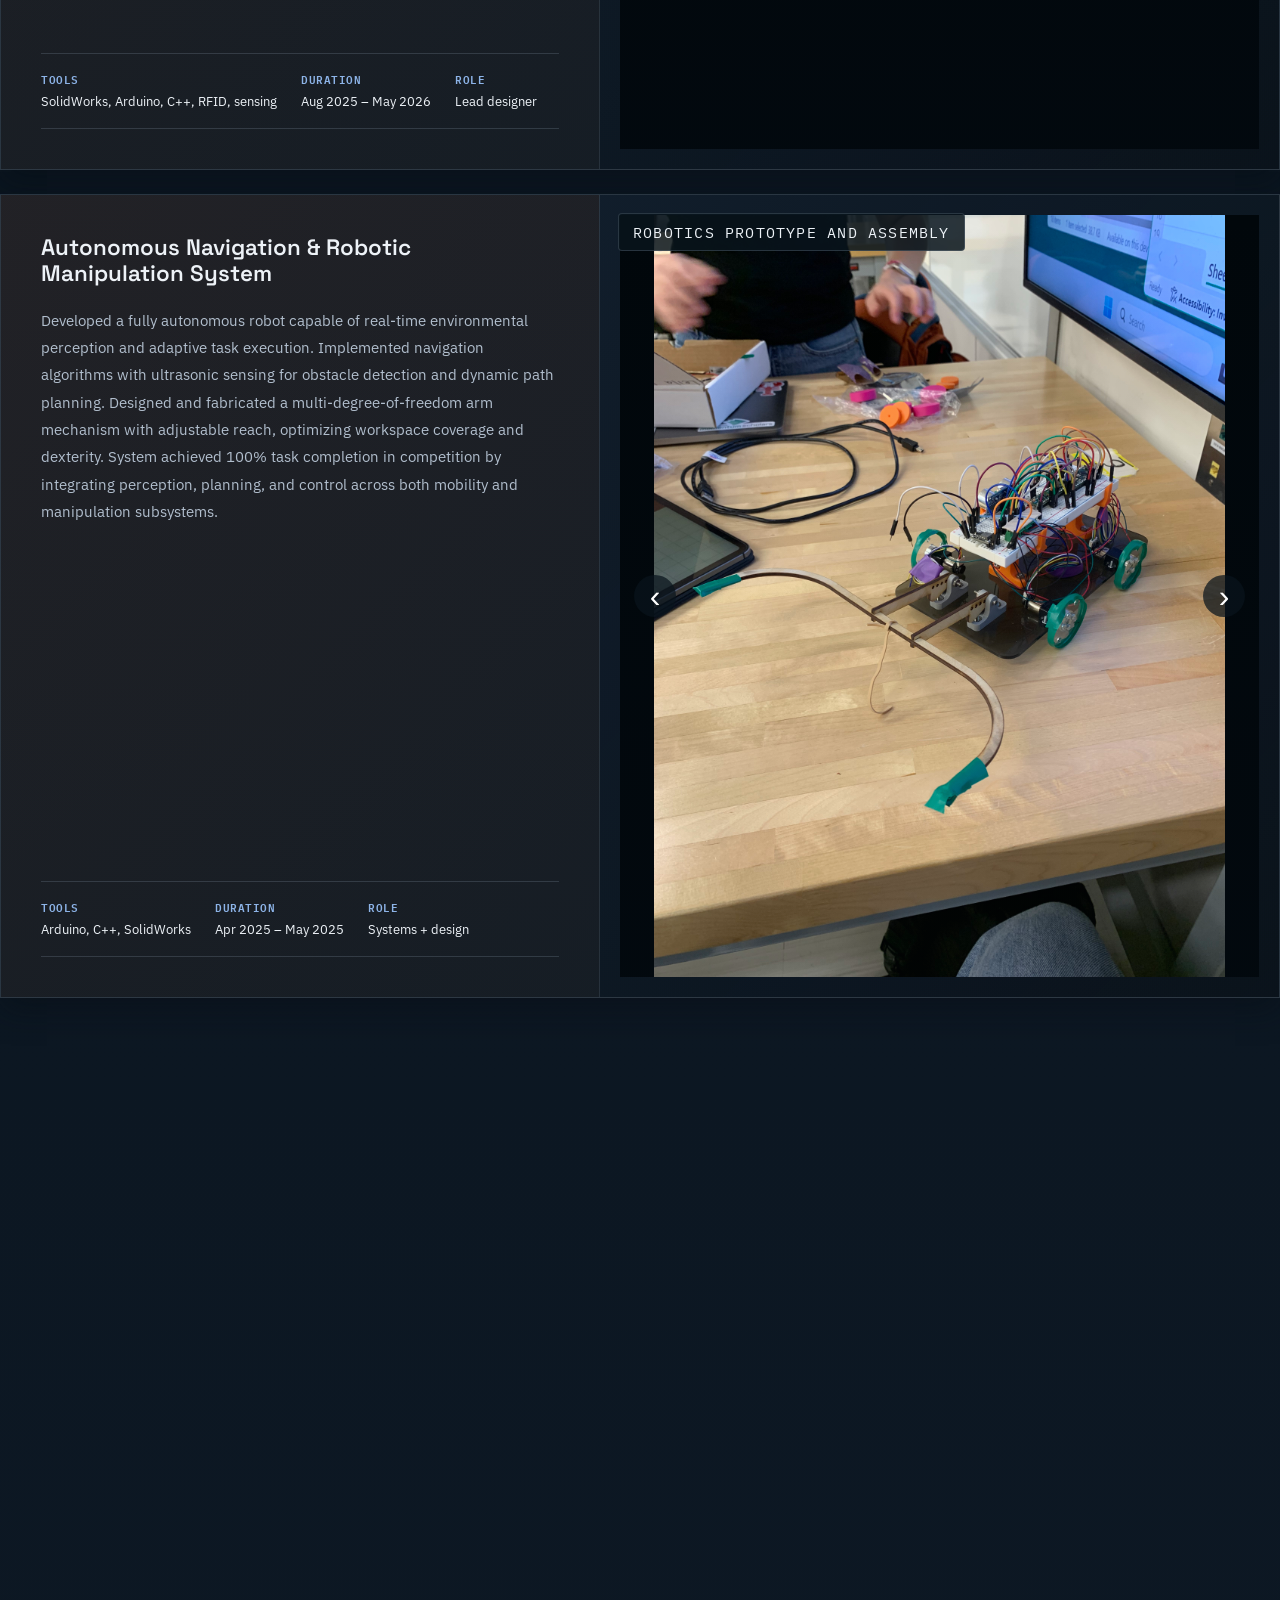
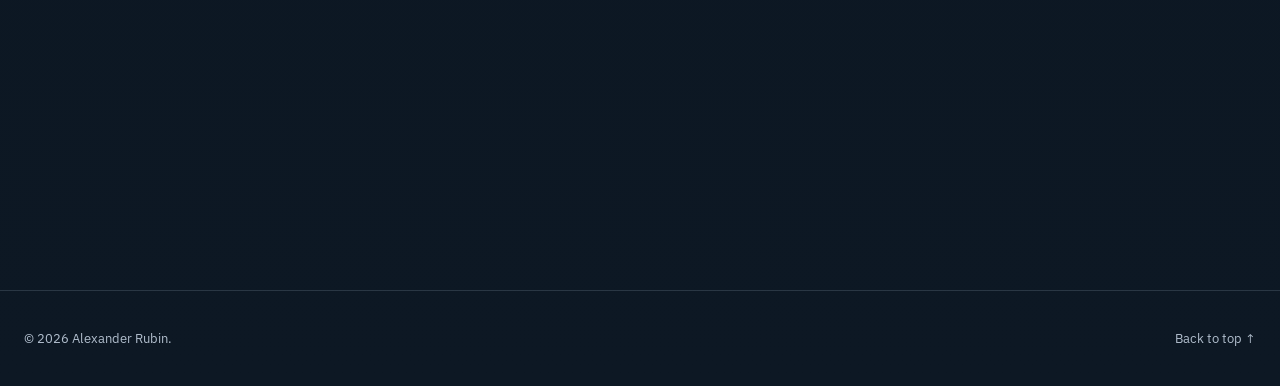
==== commit 4526ee7c: "Update projects page" ====
--- a/projects.html
+++ b/projects.html
@@ -78,6 +78,15 @@
               </div>
               <div class="media-slide">
                 <img src="assets/SEED Wiring.png" alt="Protoboard Wiring for all components" />
+              </div>
+              <div class="media-slide">
+                <img src="assets/SEED Full Model Diagram.png" alt="Full Model Diagram" />
+              </div>
+              <div class="media-slide">
+                <img src="assets/SEED Prototype on Newt.jpeg" alt="Prototype on Newt" />
+              </div>
+              <div class="media-slide">
+                <img src="assets/PCB Component Diagram.png" alt="PCB Component Diagram" />
               </div>
               <button class="media-nav media-prev" aria-label="Previous image">‹</button>
               <button class="media-nav media-next" aria-label="Next image">›</button>
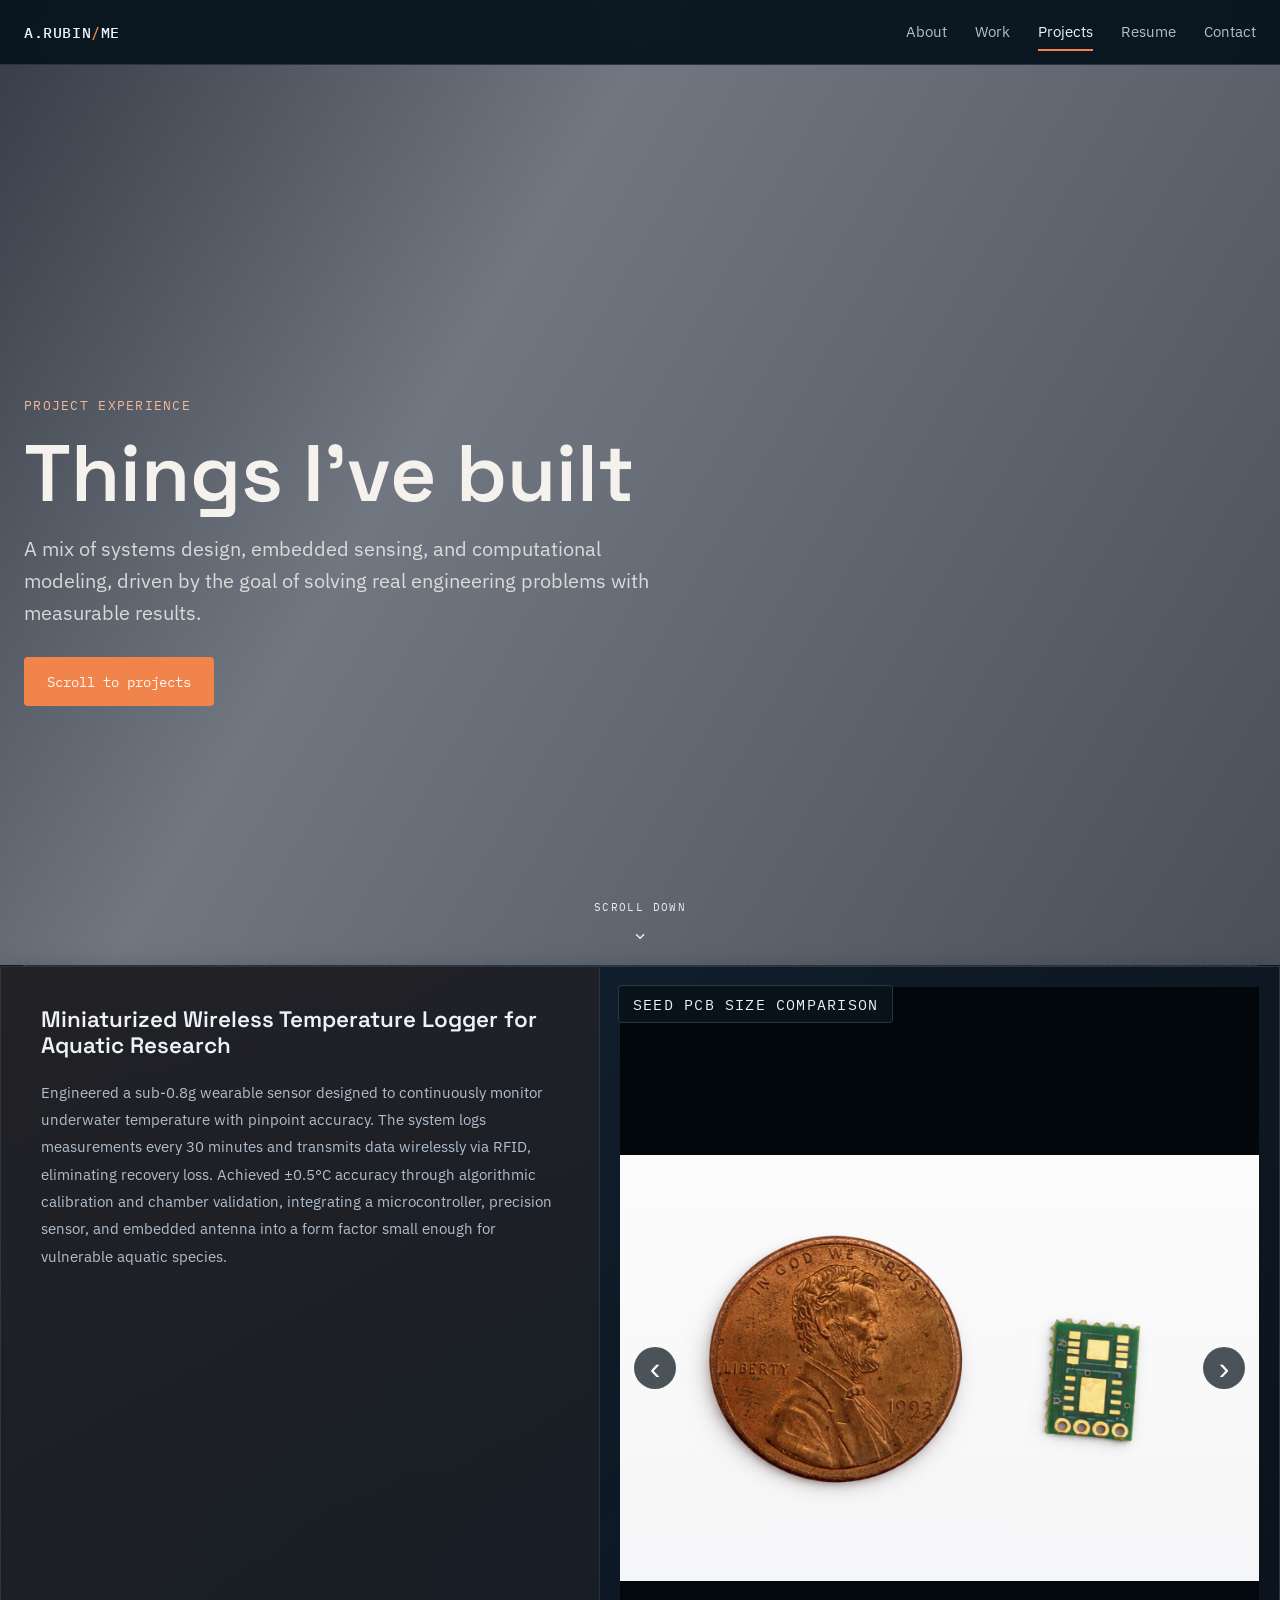
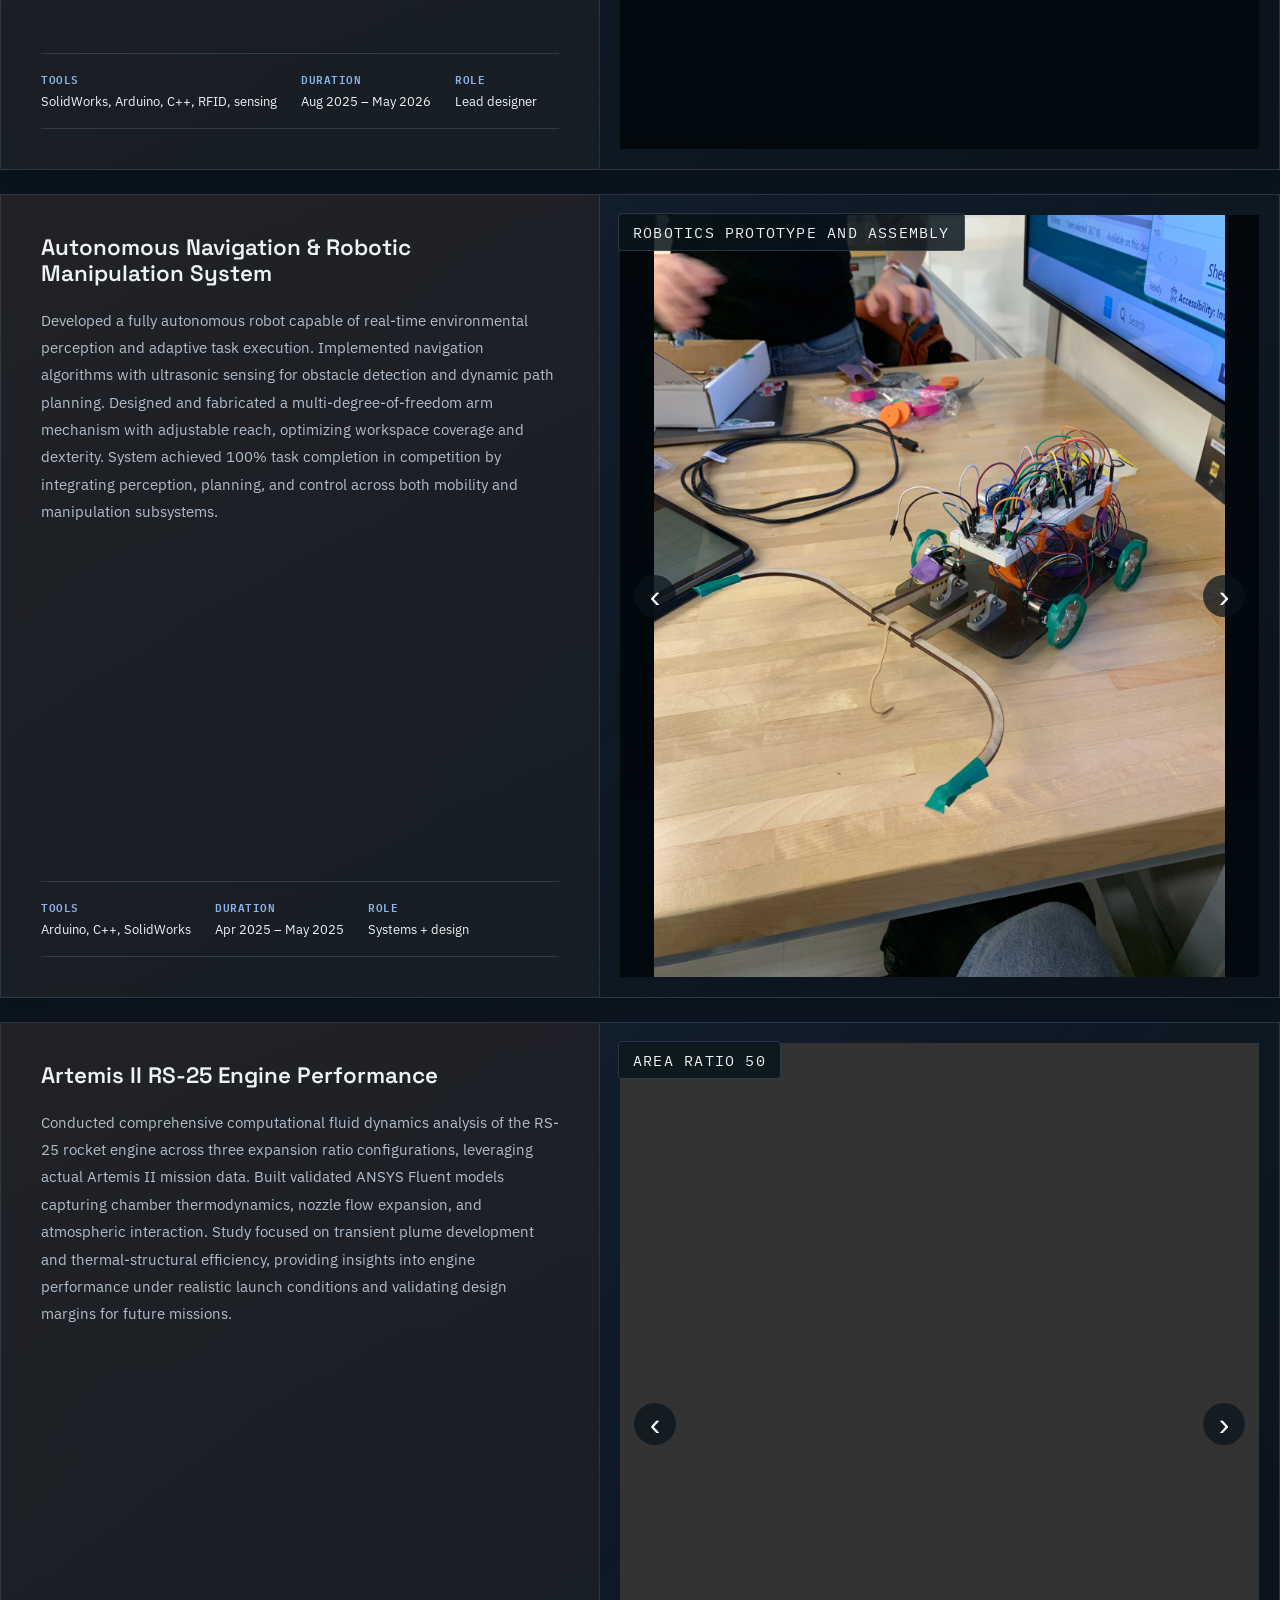
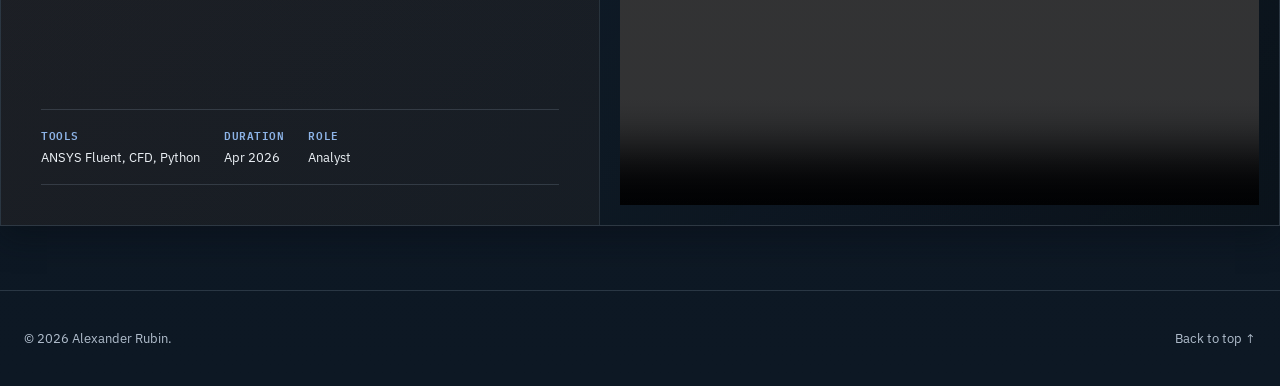
==== commit 45859f7b: "Update projects page" ====
--- a/projects.html
+++ b/projects.html
@@ -113,12 +113,6 @@
               <div class="media-slide is-active" data-label="Robotics prototype and assembly">
                 <img src="assets/Autonomous Robot.jpeg" alt="Autonomous Robot Final Design" />
               </div>
-              <div class="media-slide" data-label="Robot drivetrain and electronics">
-                <img src="https://images.unsplash.com/photo-1564865878688-9a244444042a?auto=format&fit=crop&w=1200&q=80" alt="Robot drivetrain and electronics" />
-              </div>
-              <div class="media-slide" data-label="Robot manipulator in action">
-                <img src="https://images.unsplash.com/photo-1531746020798-e6953c6e8e04?auto=format&fit=crop&w=1200&q=80" alt="Robot manipulator in action" />
-              </div>
               <button class="media-nav media-prev" aria-label="Previous image">‹</button>
               <button class="media-nav media-next" aria-label="Next image">›</button>
             </div>
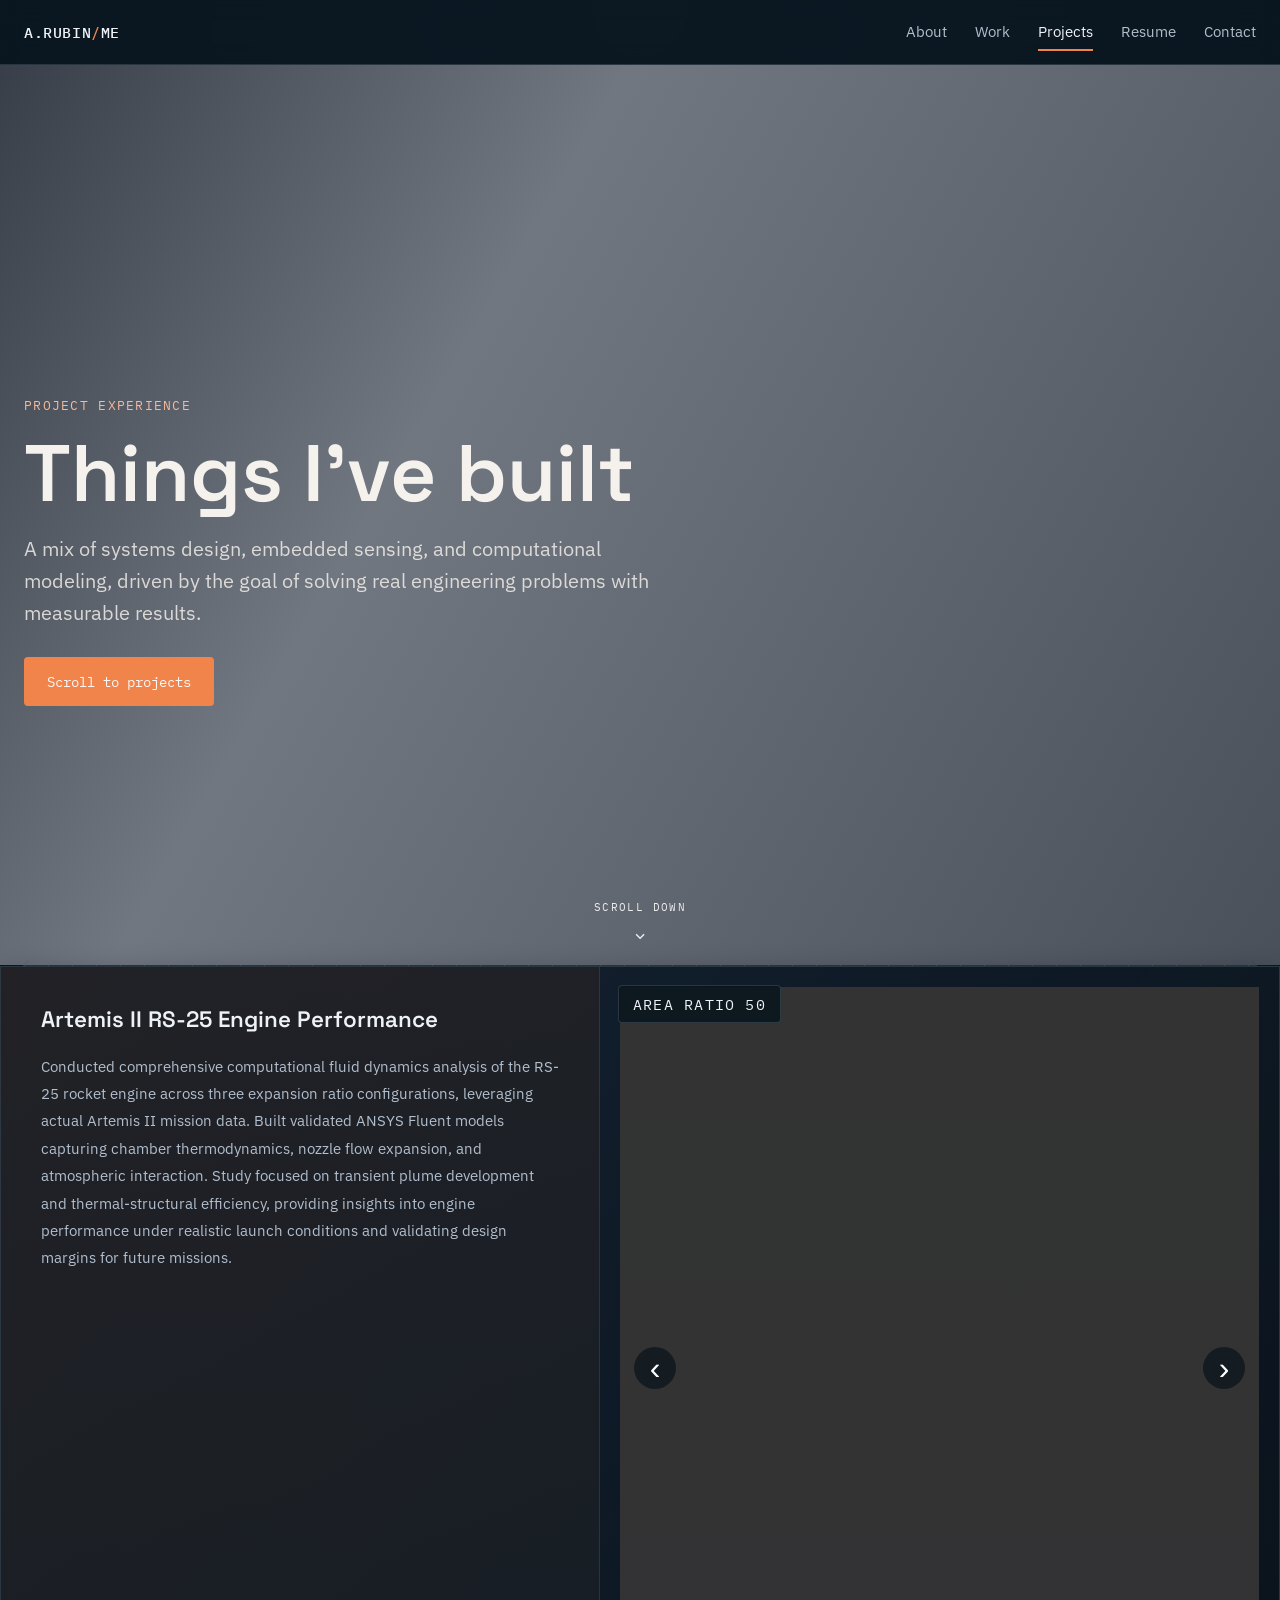
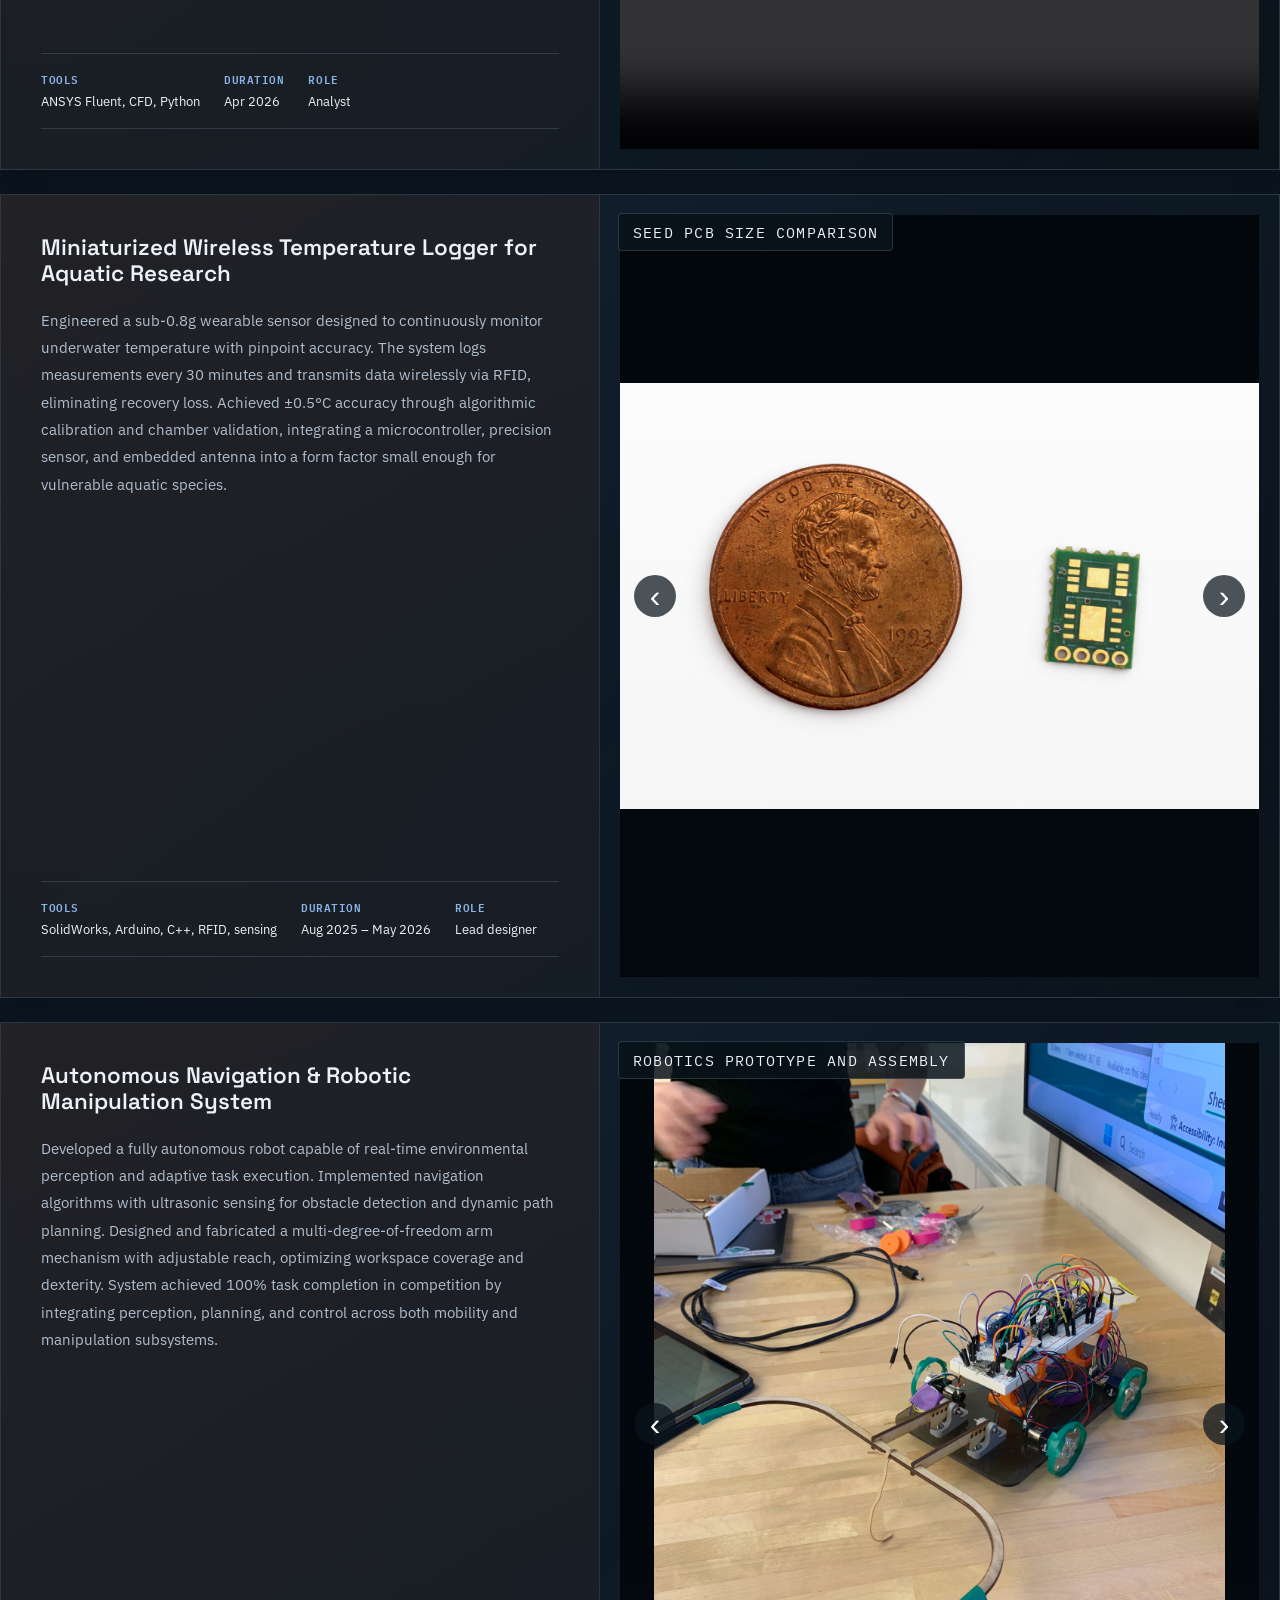
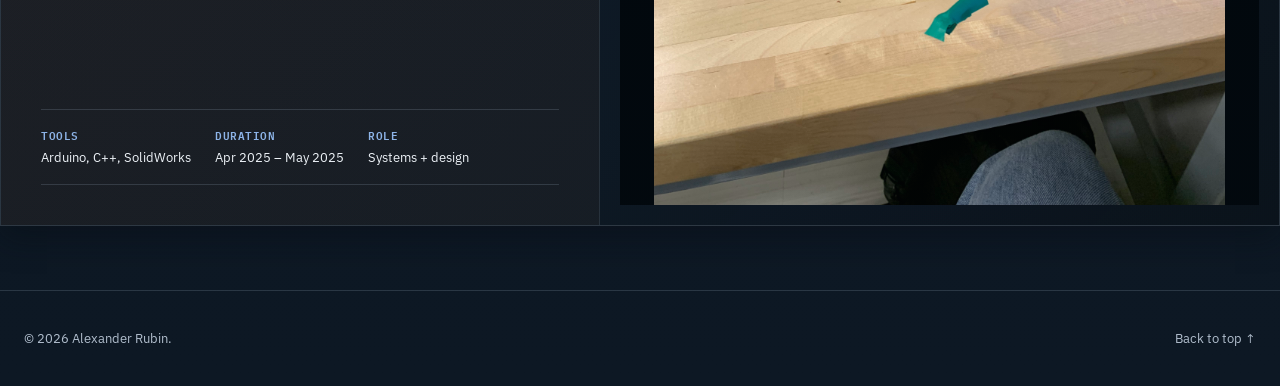
==== commit c05a68e0: "Move RS-25 project to top" ====
--- a/projects.html
+++ b/projects.html
@@ -119,7 +119,7 @@
           </div>
         </article>
 
-        <article class="project-card">
+        <article class="project-card rs25-project">
           <div class="project-body">
             <h3>Artemis II RS-25 Engine Performance</h3>
             <p class="project-desc">
--- a/styles.css
+++ b/styles.css
@@ -480,6 +480,9 @@
   position: relative;
   box-shadow: 0 12px 30px rgba(7, 13, 20, 0.45);
 }
+body[data-page="projects"] .rs25-project {
+  order: -1;
+}
 body[data-page="projects"] .project-card.is-visible {
   opacity: 1;
   transform: translateY(0);
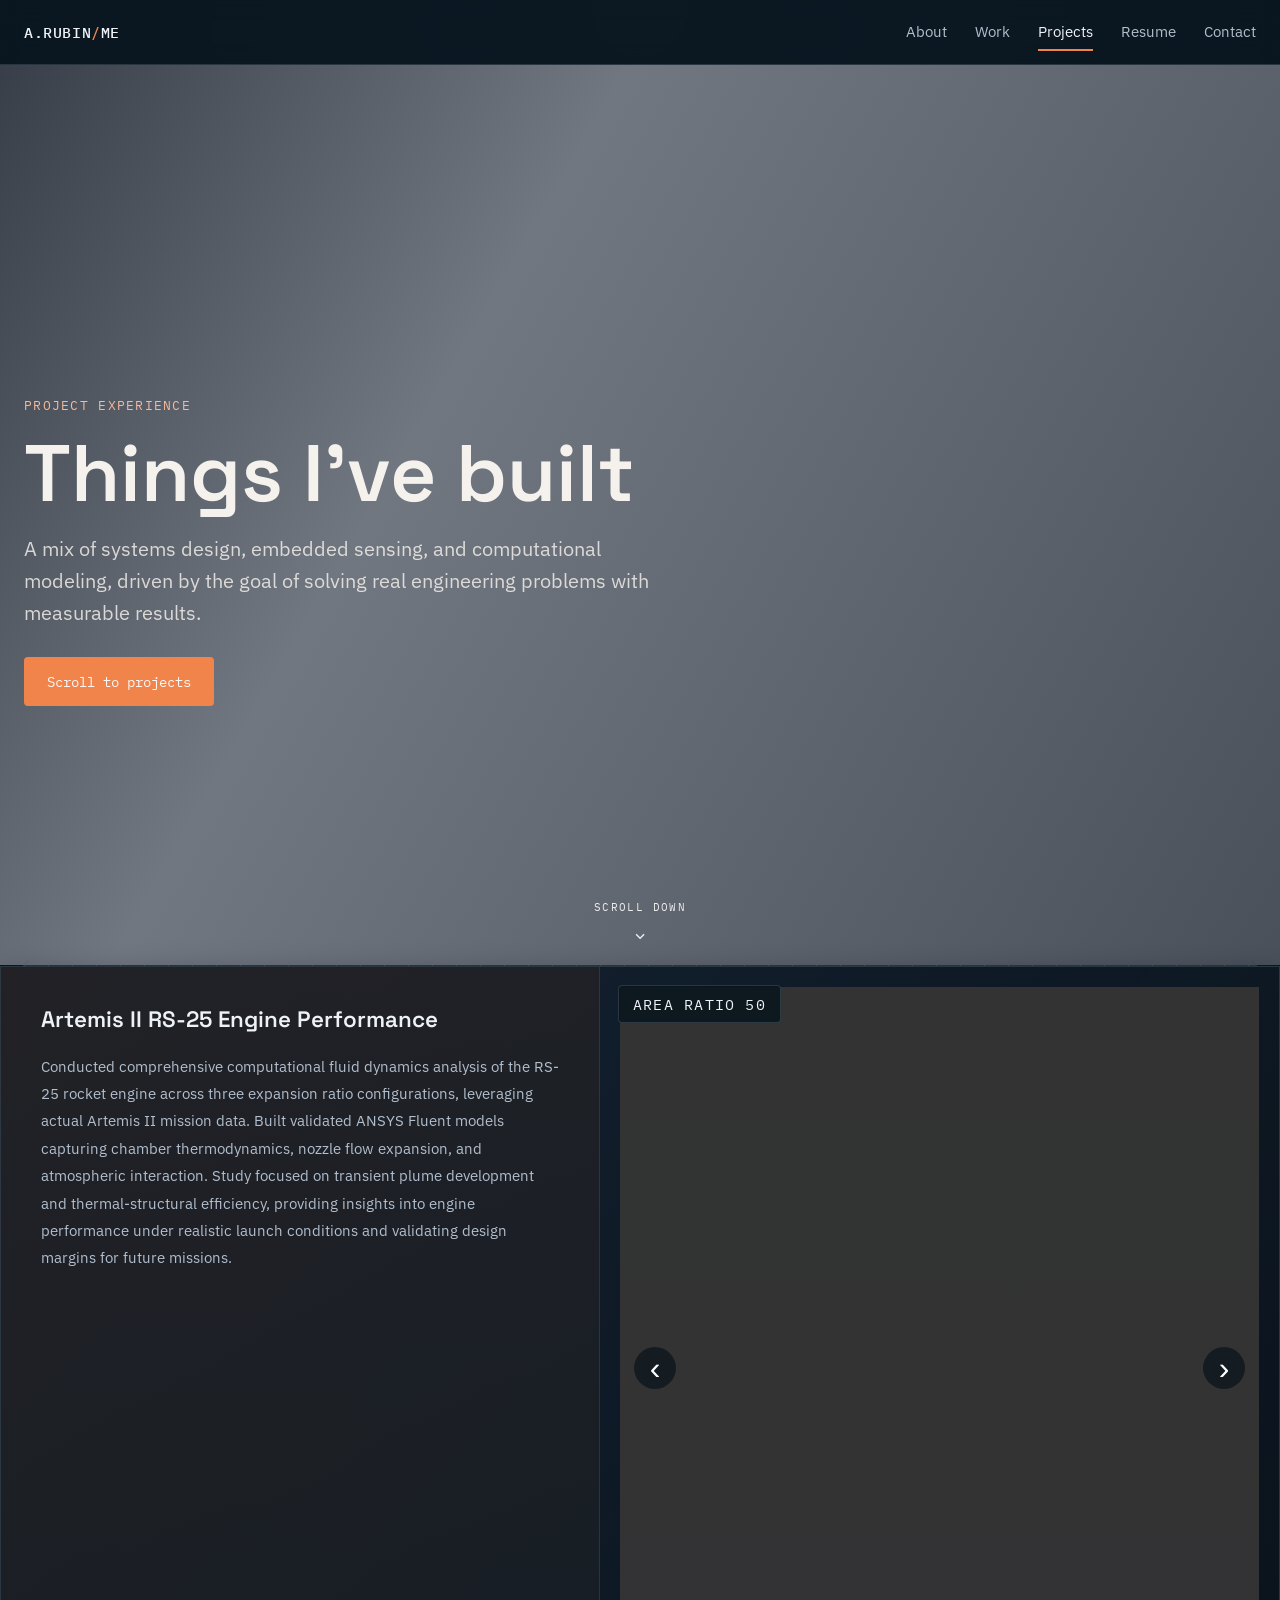
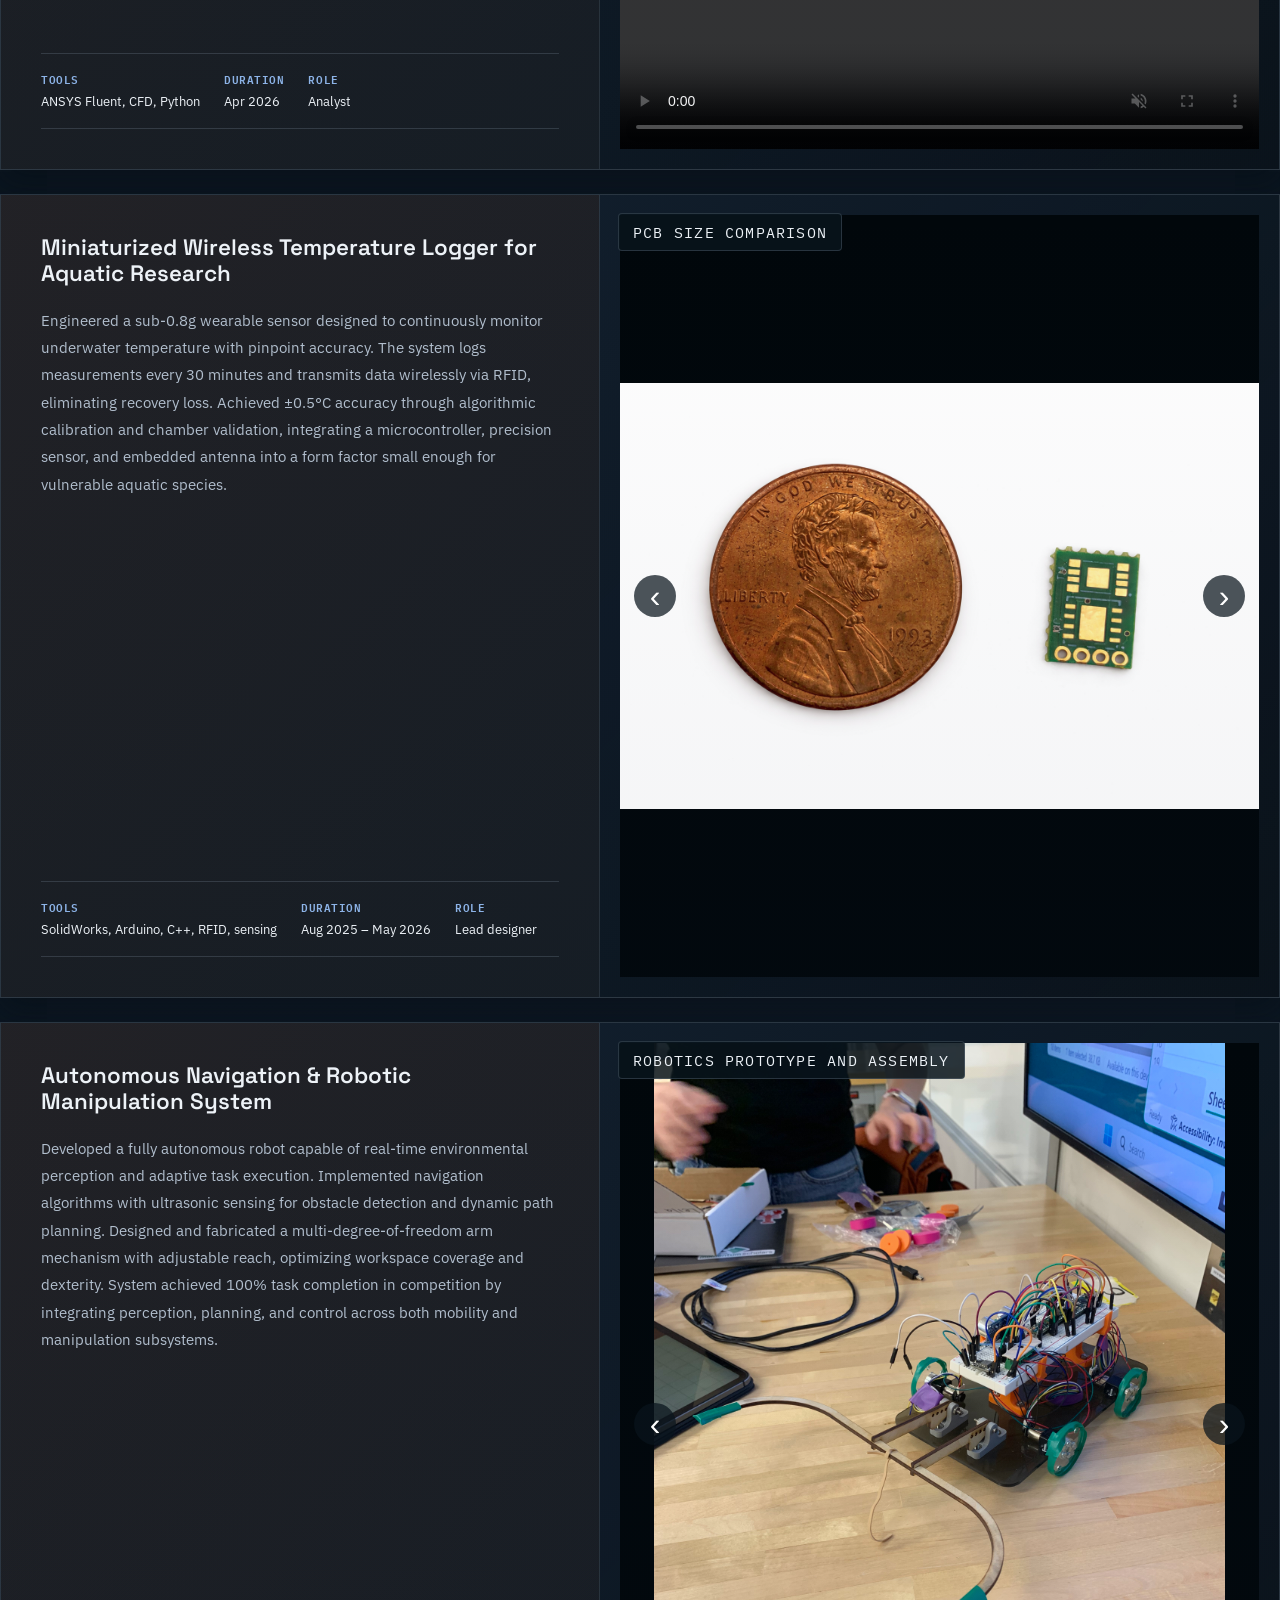
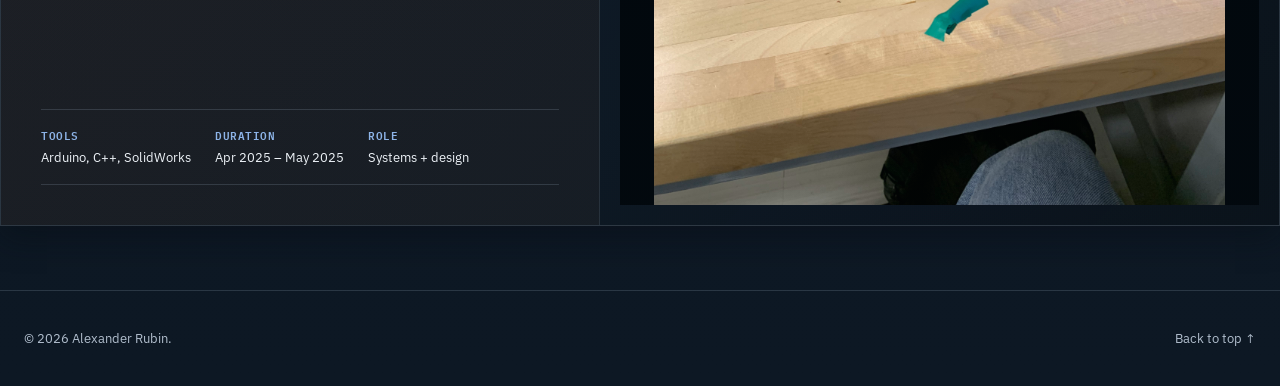
==== commit 231b0cf6: "Update projects page" ====
--- a/projects.html
+++ b/projects.html
@@ -71,7 +71,7 @@
             <div class="project-media-label">SENSING</div>
             <div class="project-media-carousel" data-carousel>
               <div class="media-slide is-active">
-                <img src="assets/SEED PCB Size Comp.png" alt="SEED PCB Size Comparison" />
+                <img src="assets/SEED PCB Size Comp.png" alt="PCB Size Comparison" />
               </div>
               <div class="media-slide">
                 <img src="assets/SEED Wiring Diagram.png" alt="Wiring Diagram for the PCB" />
